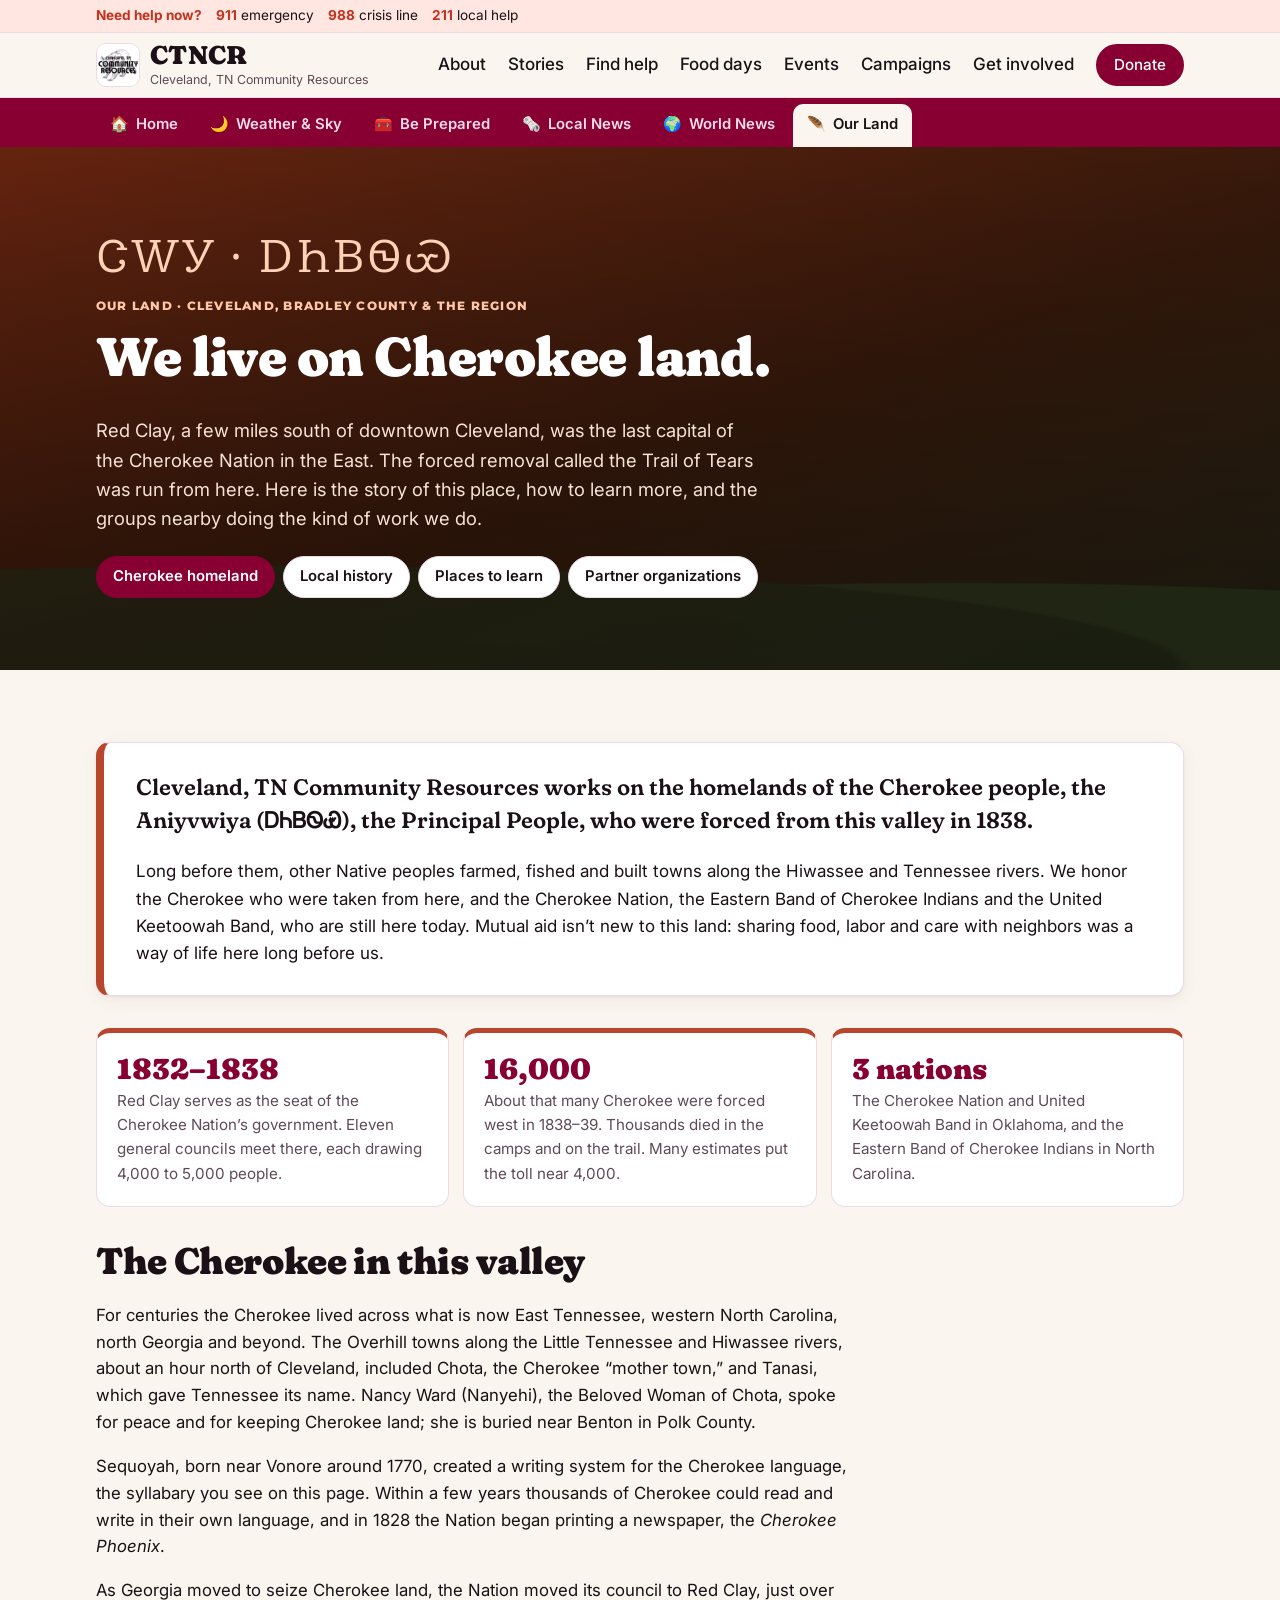
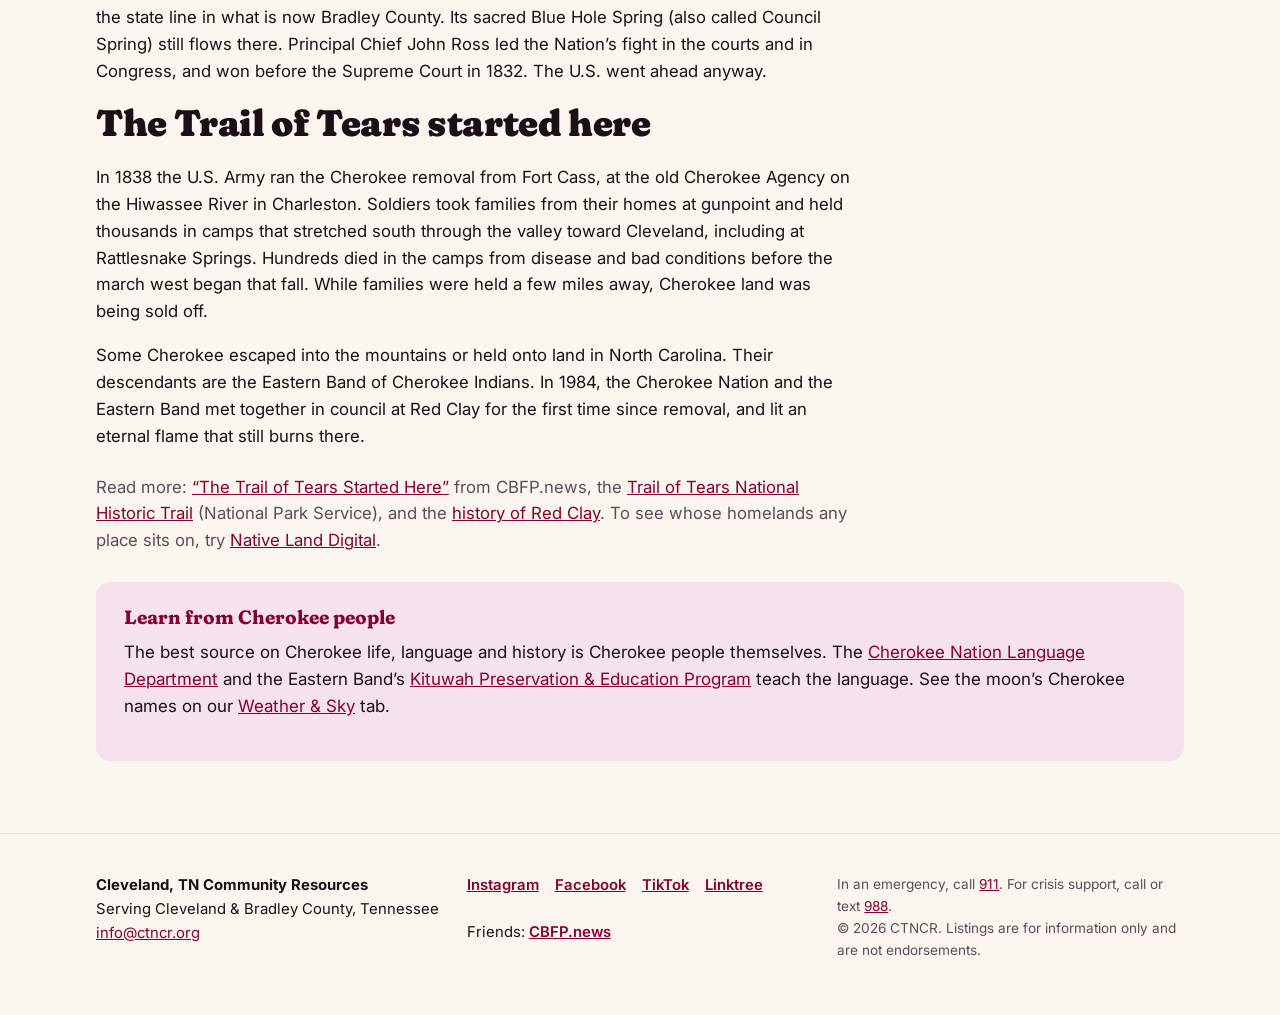
==== land.html @ 1a73d7f5 "Add Weather & Sky, Be Prepared, Local News, World News and Our Land tabs, plus On this date - Sectio" ====
<!doctype html>
<html lang="en">
<head>
  <meta charset="utf-8">
  <meta name="viewport" content="width=device-width, initial-scale=1">
  <meta name="theme-color" content="#870031">
  <title>Our Land · CTNCR</title>
  <meta name="description" content="The Cherokee homelands we live on, the history of Cleveland, Bradley County and the region, and partner organizations doing mutual aid and community work nearby.">
  <meta property="og:title" content="Our Land · Cleveland, TN Community Resources">
  <meta property="og:description" content="The Cherokee homelands we live on, the history of Cleveland, Bradley County and the region, and partner organizations doing mutual aid and community work nearby.">
  <meta property="og:image" content="assets/logo.png">
  <link rel="preconnect" href="https://fonts.googleapis.com">
  <link rel="preconnect" href="https://fonts.gstatic.com" crossorigin>
  <link href="https://fonts.googleapis.com/css2?family=Fraunces:opsz,wght,SOFT@9..144,600..900,100&family=Inter:wght@400;500;600&family=Montserrat:wght@800&family=Noto+Sans+Cherokee:wght@400;600&display=swap" rel="stylesheet">
  <link rel="stylesheet" href="styles.css">
  <link rel="stylesheet" href="pages.css">
  <link rel="icon" type="image/png" href="assets/favicon.png">
</head>
<body class="page-land">
  <a class="skip-link" href="#main">Skip to content</a>

  <div class="crisis-bar" role="region" aria-label="Emergency help">
    <div class="wrap">
      <strong>Need help now?</strong>
      <a href="tel:911"><b>911</b> emergency</a>
      <a href="tel:988"><b>988</b> crisis line</a>
      <a href="tel:211"><b>211</b> local help</a>
    </div>
  </div>

  <header class="site-header">
    <div class="wrap header-inner">
      <a class="brand" href="index.html" aria-label="CTNCR home">
        <img class="brand-mark" src="assets/logo-240.png" alt="" width="44" height="44">
        <span><span class="brand-short">CTNCR</span><span class="brand-long">Cleveland, TN Community Resources</span></span>
      </a>
      <button class="nav-toggle" aria-expanded="false" aria-controls="site-nav">Menu</button>
      <nav id="site-nav" class="site-nav" aria-label="Main">
        <a href="index.html#about">About</a>
        <a href="index.html#stories">Stories</a>
        <a href="index.html#resources">Find help</a>
        <a href="index.html#food-calendar">Food days</a>
        <a href="index.html#events">Events</a>
        <a href="index.html#campaigns">Campaigns</a>
        <a href="index.html#get-involved">Get involved</a>
        <a class="btn btn-small" href="index.html#donate">Donate</a>
      </nav>
    </div>
  </header>
  <nav class="tabbar" aria-label="Sections">
    <div class="wrap tabbar-inner">
      <a href="index.html"><span class="tab-icon" aria-hidden="true">🏠</span>Home</a>
      <a href="sky.html"><span class="tab-icon" aria-hidden="true">🌙</span>Weather &amp; Sky <span class="tab-wx" id="tab-wx" hidden></span></a>
      <a href="prepare.html"><span class="tab-icon" aria-hidden="true">🧰</span>Be Prepared</a>
      <a href="local-news.html"><span class="tab-icon" aria-hidden="true">🗞️</span>Local News</a>
      <a href="world-news.html"><span class="tab-icon" aria-hidden="true">🌍</span>World News</a>
      <a href="land.html"><span class="tab-icon" aria-hidden="true">🪶</span>Our Land</a>
    </div>
  </nav>

  <main id="main">
    <section class="land-hero">
      <div class="wrap">
        <p class="land-syl" lang="chr" aria-hidden="true">ᏣᎳᎩ · ᎠᏂᏴᏫᏯ</p>
        <p class="eyebrow">Our land · Cleveland, Bradley County &amp; the region</p>
        <h1>We live on Cherokee land.</h1>
        <p class="lede">Red Clay, a few miles south of downtown Cleveland, was the last capital of the Cherokee Nation in the East. The forced removal called the Trail of Tears was run from here. Here is the story of this place, how to learn more, and the groups nearby doing the kind of work we do.</p>
        <div class="subtabs" role="tablist" aria-label="Our land">
          <button type="button" role="tab" id="tab-cherokee" aria-controls="cherokee" aria-selected="true">Cherokee homeland</button>
          <button type="button" role="tab" id="tab-history" aria-controls="history" aria-selected="false">Local history</button>
          <button type="button" role="tab" id="tab-places" aria-controls="places" aria-selected="false">Places to learn</button>
          <button type="button" role="tab" id="tab-partners" aria-controls="partners" aria-selected="false">Partner organizations</button>
        </div>
      </div>
    </section>

    <section class="section land-panel" id="cherokee" role="tabpanel" aria-labelledby="tab-cherokee">
      <div class="wrap">
        <div class="ack">
          <p>Cleveland, TN Community Resources works on the homelands of the Cherokee people, the Aniyvwiya (ᎠᏂᏴᏫᏯ), the Principal People, who were forced from this valley in 1838.</p>
          <p>Long before them, other Native peoples farmed, fished and built towns along the Hiwassee and Tennessee rivers. We honor the Cherokee who were taken from here, and the Cherokee Nation, the Eastern Band of Cherokee Indians and the United Keetoowah Band, who are still here today. Mutual aid isn’t new to this land: sharing food, labor and care with neighbors was a way of life here long before us.</p>
        </div>

        <div class="fact-grid">
          <div class="fact"><span class="big">1832–1838</span><p>Red Clay serves as the seat of the Cherokee Nation’s government. Eleven general councils meet there, each drawing 4,000 to 5,000 people.</p></div>
          <div class="fact"><span class="big">16,000</span><p>About that many Cherokee were forced west in 1838–39. Thousands died in the camps and on the trail. Many estimates put the toll near 4,000.</p></div>
          <div class="fact"><span class="big">3 nations</span><p>The Cherokee Nation and United Keetoowah Band in Oklahoma, and the Eastern Band of Cherokee Indians in North Carolina.</p></div>
        </div>

        <div class="prose">
          <h2>The Cherokee in this valley</h2>
          <p>For centuries the Cherokee lived across what is now East Tennessee, western North Carolina, north Georgia and beyond. The Overhill towns along the Little Tennessee and Hiwassee rivers, about an hour north of Cleveland, included Chota, the Cherokee “mother town,” and Tanasi, which gave Tennessee its name. Nancy Ward (Nanyehi), the Beloved Woman of Chota, spoke for peace and for keeping Cherokee land; she is buried near Benton in Polk County.</p>
          <p>Sequoyah, born near Vonore around 1770, created a writing system for the Cherokee language, the syllabary you see on this page. Within a few years thousands of Cherokee could read and write in their own language, and in 1828 the Nation began printing a newspaper, the <cite>Cherokee Phoenix</cite>.</p>
          <p>As Georgia moved to seize Cherokee land, the Nation moved its council to Red Clay, just over the state line in what is now Bradley County. Its sacred Blue Hole Spring (also called Council Spring) still flows there. Principal Chief John Ross led the Nation’s fight in the courts and in Congress, and won before the Supreme Court in 1832. The U.S. went ahead anyway.</p>
          <h2>The Trail of Tears started here</h2>
          <p>In 1838 the U.S. Army ran the Cherokee removal from Fort Cass, at the old Cherokee Agency on the Hiwassee River in Charleston. Soldiers took families from their homes at gunpoint and held thousands in camps that stretched south through the valley toward Cleveland, including at Rattlesnake Springs. Hundreds died in the camps from disease and bad conditions before the march west began that fall. While families were held a few miles away, Cherokee land was being sold off.</p>
          <p>Some Cherokee escaped into the mountains or held onto land in North Carolina. Their descendants are the Eastern Band of Cherokee Indians. In 1984, the Cherokee Nation and the Eastern Band met together in council at Red Clay for the first time since removal, and lit an eternal flame that still burns there.</p>
          <p class="fine-print">Read more: <a href="https://cbfp.news/news/we-live-on-the-trail-of-tears/?utm_source=ctncr.org&amp;utm_medium=referral&amp;utm_campaign=our-land">“The Trail of Tears Started Here”</a> from CBFP.news, the <a href="https://www.nps.gov/trte/index.htm">Trail of Tears National Historic Trail</a> (National Park Service), and the <a href="https://en.wikipedia.org/wiki/Red_Clay_State_Historic_Park">history of Red Clay</a>. To see whose homelands any place sits on, try <a href="https://native-land.ca/">Native Land Digital</a>.</p>
        </div>

        <div class="neighbor-note">
          <h3>Learn from Cherokee people</h3>
          <p>The best source on Cherokee life, language and history is Cherokee people themselves. The <a href="https://language.cherokee.org/">Cherokee Nation Language Department</a> and the Eastern Band’s <a href="https://ebcikpep.com/">Kituwah Preservation &amp; Education Program</a> teach the language. See the moon’s Cherokee names on our <a href="sky.html#moon">Weather &amp; Sky</a> tab.</p>
        </div>
      </div>
    </section>

    <section class="section land-panel" id="history" role="tabpanel" aria-labelledby="tab-history" hidden>
      <div class="wrap">
        <div class="section-head">
          <h2>History of Cleveland, Bradley County &amp; the region</h2>
          <p>From mound-building towns to the Trail of Tears to today. Dates are from the sources linked at the bottom.</p>
        </div>
        <ol class="timeline">
          <li><span class="tl-year">1000s–1500s</span><div><h3>Mississippian towns</h3><p>People of the Mississippian culture farm corn and build towns with earthen platform mounds along the Tennessee and Hiwassee rivers, such as at Hiwassee Island near the mouth of the Hiwassee.</p></div></li>
          <li><span class="tl-year">1540</span><div><h3>The Spanish arrive</h3><p>Hernando de Soto’s army marches through the region, taking captives and food. The diseases Europeans bring kill huge numbers of Native people in the years after.</p></div></li>
          <li><span class="tl-year">1700s</span><div><h3>The Overhill Cherokee</h3><p>Cherokee towns along the Little Tennessee and Hiwassee rivers, with Chota as a capital, trade and fight with the British and French. Yuchi, Shawnee and Muscogee (Creek) people also live in or travel through the region.</p></div></li>
          <li><span class="tl-year">1776–1794</span><div><h3>The Chickamauga resistance</h3><p>Led by Dragging Canoe, Cherokee who refuse to give up more land move to towns near present-day Chattanooga and fight settler expansion for nearly 20 years.</p></div></li>
          <li><span class="tl-year">1819</span><div><h3>The Hiwassee becomes a border</h3><p>The Calhoun Treaty takes the land north of the Hiwassee River. The federal Cherokee Agency sits on the river at what is now Charleston. Land to the south, including today’s Cleveland, is still Cherokee.</p></div></li>
          <li><span class="tl-year">1821–1828</span><div><h3>A Cherokee renaissance</h3><p>Sequoyah’s syllabary spreads fast. The Nation adopts a written constitution in 1827 and starts the <cite>Cherokee Phoenix</cite> in 1828.</p></div></li>
          <li><span class="tl-year">1830</span><div><h3>The Indian Removal Act</h3><p>Congress passes President Jackson’s plan to force Native nations west of the Mississippi.</p></div></li>
          <li><span class="tl-year">1832</span><div><h3>Red Clay</h3><p>Barred from meeting in Georgia, the Cherokee move their council to Red Clay. The Supreme Court rules for the Cherokee in <cite>Worcester v. Georgia</cite>, but the ruling isn’t enforced.</p></div></li>
          <li><span class="tl-year">1835</span><div><h3>The Treaty of New Echota</h3><p>A small group with no authority to speak for the Nation signs away all Cherokee land in the East. More than 15,000 Cherokee sign a petition against it. The Senate ratifies it anyway.</p></div></li>
          <li><span class="tl-year">1836</span><div><h3>Bradley County is created</h3><p>Tennessee makes Bradley County out of the taken land, named for Col. Edward Bradley. Cleveland, named for Revolutionary War colonel Benjamin Cleveland, is laid out as the county seat.</p></div></li>
          <li><span class="tl-year">1838</span><div><h3>Removal</h3><p>Soldiers round up the Cherokee into stockades and camps, with Fort Cass in Charleston as headquarters and camps reaching toward Cleveland. In the fall, groups leave from the Rattlesnake Springs area on the long march to what is now Oklahoma.</p></div></li>
          <li><span class="tl-year">1850s–1860s</span><div><h3>The railroad and the Civil War</h3><p>Railroads meet in Cleveland and the town grows. During the Civil War, Bradley County, like much of East Tennessee, is bitterly divided between Union and Confederacy.</p></div></li>
          <li><span class="tl-year">Late 1800s–1900s</span><div><h3>Stoves, mills and churches</h3><p>Cleveland becomes a factory town known for its stove makers. The Church of God makes its headquarters here, and Lee University grows up around it.</p></div></li>
          <li><span class="tl-year">1933–1979</span><div><h3>The TVA era</h3><p>The Tennessee Valley Authority dams the region’s rivers for power and flood control. Its Tellico Dam, finished in 1979 over Cherokee objections, floods the sites of Chota and Tanasi.</p></div></li>
          <li><span class="tl-year">1984</span><div><h3>Together again at Red Clay</h3><p>The Cherokee Nation and the Eastern Band hold a joint council at Red Clay, their first since removal, and light the eternal flame.</p></div></li>
          <li><span class="tl-year">1996</span><div><h3>The Olympics on the Ocoee</h3><p>The Ocoee River in neighboring Polk County hosts the Olympic whitewater events.</p></div></li>
          <li><span class="tl-year">Today</span><div><h3>Still Cherokee land</h3><p>Red Clay hosts Cherokee Days of Recognition and other gatherings, and Cherokee people return to the places their families were taken from. Bradley County is home to more than 100,000 people.</p></div></li>
        </ol>
        <p class="fine-print">Sources: <a href="https://en.wikipedia.org/wiki/Bradley_County,_Tennessee">Bradley County</a>, <a href="https://en.wikipedia.org/wiki/Cleveland,_Tennessee">Cleveland, Tennessee</a>, <a href="https://en.wikipedia.org/wiki/Red_Clay_State_Historic_Park">Red Clay State Historic Park</a>, <a href="https://en.wikipedia.org/wiki/Rattlesnake_Springs">Rattlesnake Springs</a>, <a href="https://en.wikipedia.org/wiki/Fort_Cass">Fort Cass</a> and the <a href="https://tennesseeencyclopedia.net/entries/bradley-county/">Tennessee Encyclopedia</a>. The <a href="https://clevelandlibrary.org/">Cleveland Bradley County Public Library</a> keeps a local history collection. See also today’s entry in <a href="index.html#on-this-date">On this date</a>, and <a href="https://cbfp.news/history/?utm_source=ctncr.org&amp;utm_medium=referral&amp;utm_campaign=our-land">local history at CBFP.news</a>.</p>
      </div>
    </section>

    <section class="section land-panel" id="places" role="tabpanel" aria-labelledby="tab-places" hidden>
      <div class="wrap">
        <div class="section-head">
          <h2>Places to visit and learn</h2>
          <p>Within a short drive of Cleveland. Hours change by season, so call before you go.</p>
        </div>
        <div class="place-grid">
          <article class="place">
            <span class="place-where">Southern Bradley County · 15 min</span>
            <h3>Red Clay State Historic Park</h3>
            <p>The Cherokee Nation’s council grounds from 1832 to 1838, with the Blue Hole Spring, the eternal flame, a council house and farmstead, and a museum. Hosts Cherokee Days of Recognition.</p>
            <p class="contact">1140 Red Clay Park Rd SW, Cleveland, TN 37311<br><a href="tel:4234780339">(423) 478-0339</a> · <a href="https://tnstateparks.com/parks/red-clay">tnstateparks.com</a></p>
          </article>
          <article class="place">
            <span class="place-where">Charleston · 20 min</span>
            <h3>Hiwassee River Heritage Center</h3>
            <p>On the site of the Cherokee Agency and Fort Cass, the headquarters of the removal. A welcome center and a gateway to the Trail of Tears sites nearby.</p>
            <p class="contact">8746 Hiwassee St, Charleston, TN 37310<br><a href="https://www.nps.gov/places/hiwassee-river-heritage-center.htm">About the center (NPS)</a></p>
          </article>
          <article class="place">
            <span class="place-where">Charleston area</span>
            <h3>Rattlesnake Springs</h3>
            <p>Where thousands of Cherokee were held in camps in 1838 and where many detachments set out on the Trail of Tears. On the National Register of Historic Places.</p>
            <p class="contact"><a href="https://en.wikipedia.org/wiki/Rattlesnake_Springs">History of the site</a></p>
          </article>
          <article class="place">
            <span class="place-where">Vonore · 1 hr</span>
            <h3>Sequoyah Birthplace Museum</h3>
            <p>Owned and run by the Eastern Band of Cherokee Indians, telling the story of Sequoyah and the syllabary, near the old Overhill towns.</p>
            <p class="contact">576 Hwy 360, Vonore, TN 37885<br><a href="tel:4238846246">(423) 884-6246</a> · <a href="https://sequoyahmuseum.org/">sequoyahmuseum.org</a></p>
          </article>
          <article class="place">
            <span class="place-where">Calhoun, GA · 50 min</span>
            <h3>New Echota State Historic Site</h3>
            <p>The Cherokee Nation’s capital before Red Clay, where the Cherokee Phoenix was printed and the 1835 treaty was signed.</p>
            <p class="contact"><a href="https://gastateparks.org/NewEchota">gastateparks.org</a></p>
          </article>
          <article class="place">
            <span class="place-where">Cherokee, NC · 2.5 hrs</span>
            <h3>Museum of the Cherokee People</h3>
            <p>On the Qualla Boundary, home of the Eastern Band. Thousands of years of Cherokee history, told by the Cherokee.</p>
            <p class="contact">589 Tsali Blvd, Cherokee, NC 28719<br><a href="tel:8284973481">(828) 497-3481</a> · <a href="https://motcp.org/">motcp.org</a></p>
          </article>
        </div>
      </div>
    </section>

    <section class="section land-panel" id="partners" role="tabpanel" aria-labelledby="tab-partners" hidden>
      <div class="wrap">
        <div class="section-head">
          <h2>Partner organizations</h2>
          <p>Groups across the region doing mutual aid and community care like we do, plus Native nations and organizations. Compiled from online directories and each group’s own pages in November 2026. Many small groups work mostly through Instagram or Linktree, so that’s how to reach them.</p>
        </div>
        <div class="subtabs partner-filter" id="org-filter" role="group" aria-label="Show">
          <button type="button" aria-pressed="true" data-kind="">All</button>
          <button type="button" aria-pressed="false" data-kind="mutual">Mutual aid</button>
          <button type="button" aria-pressed="false" data-kind="food">Food</button>
          <button type="button" aria-pressed="false" data-kind="indigenous">Indigenous</button>
          <button type="button" aria-pressed="false" data-kind="directory">Directories</button>
        </div>
        <div class="org-grid" id="org-grid"></div>

        <div class="neighbor-note">
          <h3>Know a group we should list?</h3>
          <p>Or run one and want to work together? <a href="mailto:info@ctncr.org?subject=Partner%20organization">Email us</a>. Contact details change, so please let us know if something here is out of date.</p>
        </div>
      </div>
    </section>
  </main>

  <footer class="site-footer">
    <div class="wrap footer-inner">
      <p><strong>Cleveland, TN Community Resources</strong><br>Serving Cleveland &amp; Bradley County, Tennessee<br><a href="mailto:info@ctncr.org">info@ctncr.org</a></p>
      <p class="social-links">
        <a href="https://instagram.com/clevelandtncommunityresources">Instagram</a>
        <a href="https://www.facebook.com/share/1BhQLh7dQu/?mibextid=wwXIfr">Facebook</a>
        <a href="https://tiktok.com/@ctncr1">TikTok</a>
        <a href="https://linktr.ee/clevelandresources">Linktree</a>
        <span>Friends: <a href="https://cbfp.news/?utm_source=ctncr.org&amp;utm_medium=referral&amp;utm_campaign=footer">CBFP.news</a></span>
      </p>
      <p class="fine-print">In an emergency, call <a href="tel:911">911</a>. For crisis support, call or text <a href="tel:988">988</a>.<br>&copy; <span id="year"></span> CTNCR. Listings are for information only and are not endorsements.</p>
    </div>
  </footer>

  <script src="common.js"></script>
  <script src="land.js"></script>
</body>
</html>
---- styles.css ----
:root {
  /* CTNCR brand: lilac #CE8CBF, coral #FD513E, wine #870031, white, black */
  --lilac: #ce8cbf;
  --coral: #fd513e;
  --wine: #870031;
  --bg: #faf6ef;
  --bg-alt: #f7eaf3;
  --surface: #ffffff;
  --text: #1a1016;
  --muted: #5f4b58;
  --border: #ecdae5;
  --brand: #870031;
  --brand-ink: #ffffff;
  --brand-soft: #f6e1ef;
  --accent: #fd513e;
  --warm: #c4321f; /* coral, deepened so small text stays readable */
  --warm-soft: #ffe6e1;
  --meal: #8a4b00;
  --meal-soft: #fdf0d8;
  --pantry: #1f6a4a;
  --pantry-soft: #dff2e8;
  --mobile: #2d4f9e;
  --mobile-soft: #e3eafb;
  --shadow: 0 1px 2px rgba(80, 20, 50, 0.06), 0 4px 16px rgba(80, 20, 50, 0.07);
  --radius: 14px;
  --font-body: "Inter", system-ui, -apple-system, "Segoe UI", sans-serif;
  --font-display: "Fraunces", Georgia, serif;
  --font-label: "Montserrat", var(--font-body);
}

@media (prefers-color-scheme: dark) {
  :root {
    --bg: #170c12;
    --bg-alt: #201019;
    --surface: #2a1720;
    --text: #f8eef3;
    --muted: #cbb5c2;
    --border: #45283a;
    --brand: #eba8da;
    --brand-ink: #2a0716;
    --brand-soft: #3b1a2f;
    --warm: #ff8a78;
    --warm-soft: #3d1a14;
    --meal: #f6c779;
    --meal-soft: #3a2a12;
    --pantry: #8fdcb5;
    --pantry-soft: #163327;
    --mobile: #a9c1ff;
    --mobile-soft: #1b2747;
    --shadow: 0 1px 2px rgba(0, 0, 0, 0.3), 0 4px 16px rgba(0, 0, 0, 0.25);
  }
}

*, *::before, *::after { box-sizing: border-box; }

html { scroll-behavior: smooth; scroll-padding-top: 80px; }

body {
  margin: 0;
  background: var(--bg);
  color: var(--text);
  font-family: var(--font-body);
  font-size: 17px;
  line-height: 1.6;
}

h1, h2, h3 { font-family: var(--font-display); font-variation-settings: "SOFT" 100; line-height: 1.2; margin: 0 0 0.5em; }
h1, h2 { font-weight: 900; letter-spacing: -0.01em; }
h1 { font-size: clamp(2.2rem, 5vw, 3.4rem); letter-spacing: -0.01em; }
h2 { font-size: clamp(1.7rem, 3.5vw, 2.3rem); }
h3 { font-size: 1.2rem; }
p { margin: 0 0 1em; }
a { color: var(--brand); }

.wrap { max-width: 1120px; margin: 0 auto; padding: 0 16px; }

.visually-hidden {
  position: absolute; width: 1px; height: 1px; overflow: hidden;
  clip: rect(0 0 0 0); white-space: nowrap;
}

.skip-link {
  position: absolute; left: -999px; top: 8px; z-index: 100;
  background: var(--surface); padding: 8px 12px; border-radius: 8px;
}
.skip-link:focus { left: 8px; }

:focus-visible { outline: 3px solid var(--accent); outline-offset: 2px; }

/* Crisis bar */
.crisis-bar { background: var(--warm-soft); color: var(--text); font-size: 0.85rem; border-bottom: 1px solid var(--border); }
.crisis-bar .wrap { display: flex; flex-wrap: wrap; align-items: center; gap: 4px 14px; padding-top: 5px; padding-bottom: 5px; }
.crisis-bar strong { color: var(--warm); }
.crisis-bar a { color: var(--text); text-decoration: none; white-space: nowrap; }
.crisis-bar a:hover { text-decoration: underline; }
.crisis-bar b { color: var(--warm); font-weight: 700; }

/* Header */
.site-header {
  position: sticky; top: 0; z-index: 50;
  background: color-mix(in srgb, var(--bg) 92%, transparent);
  backdrop-filter: blur(8px);
  border-bottom: 1px solid var(--border);
}
.header-inner { display: flex; align-items: center; justify-content: space-between; gap: 16px; min-height: 64px; }
.brand { display: flex; align-items: center; gap: 10px; text-decoration: none; color: var(--text); }
.brand-mark { width: 44px; height: 44px; flex: none; border-radius: 10px; background: #fff; border: 1px solid var(--border); }
.brand > span { display: flex; flex-direction: column; justify-content: space-between; height: 44px; }
.brand-short { display: block; font-family: var(--font-display); font-variation-settings: "SOFT" 100; font-weight: 900; color: var(--text); font-size: 1.6rem; line-height: 0.95; letter-spacing: 0.01em; }
.brand-long { display: block; font-size: 0.78rem; line-height: 1.1; color: var(--muted); }

.site-nav { display: flex; align-items: center; gap: 22px; }
.site-nav a { text-decoration: none; color: var(--text); font-weight: 500; }
.site-nav a:hover { color: var(--brand); }
.nav-toggle { display: none; }

/* Buttons */
.btn {
  display: inline-block; padding: 12px 22px; border-radius: 999px;
  background: var(--brand); color: var(--brand-ink) !important;
  font-weight: 600; text-decoration: none; border: 2px solid var(--brand);
  transition: transform 0.15s ease, filter 0.15s ease;
}
.btn:hover { transform: translateY(-1px); filter: brightness(1.08); }
.btn-small { padding: 7px 16px; font-size: 0.95rem; }
.btn-ghost { background: transparent; color: var(--brand) !important; }
.btn-light { background: #fff; border-color: #fff; color: var(--wine) !important; }

/* Hero */
.hero {
  padding: 56px 0 56px;
  background:
    radial-gradient(ellipse at 85% 10%, var(--warm-soft), transparent 55%),
    radial-gradient(ellipse at 0% 100%, color-mix(in srgb, var(--lilac) 35%, transparent), transparent 55%);
}
.hero-inner { display: grid; grid-template-columns: 1fr 1fr; gap: 48px; align-items: center; }
.eyebrow { font-family: var(--font-label); text-transform: uppercase; letter-spacing: 0.1em; font-size: 0.78rem; font-weight: 800; color: var(--warm); margin-bottom: 0.6em; }
/* Keep the headline on one line by sizing it to its column. */
.hero-inner > div:has(.hero-title) { container-type: inline-size; }
.hero-title { white-space: nowrap; font-size: min(3.4rem, 7.4cqi); }
.lede { font-size: 1.15rem; color: var(--muted); max-width: 36em; }
.hero-actions { display: flex; flex-wrap: wrap; gap: 12px; margin-top: 24px; }

.quick-links { list-style: none; margin: 40px 0 0; padding: 0; display: grid; grid-template-columns: repeat(6, 1fr); gap: 12px; }
.quick-links a {
  display: flex; flex-direction: column; gap: 6px; padding: 18px;
  background: var(--surface); border: 1px solid var(--border); border-radius: var(--radius);
  box-shadow: var(--shadow); text-decoration: none; color: var(--text); font-weight: 600;
  transition: border-color 0.15s ease, transform 0.15s ease;
}
.quick-links a:hover { border-color: var(--brand); transform: translateY(-2px); }
.quick-links li { display: flex; }
.quick-links a { flex: 1; }
.quick-links span { font-size: 1.6rem; }

/* Sections */
.section { padding: 72px 0; }
.section-alt { background: var(--bg-alt); }
.section-head { max-width: 640px; margin-bottom: 28px; }
.section-head p { color: var(--muted); }

/* Who we are */
.who-intro { display: grid; grid-template-columns: 1fr 1.6fr; gap: 16px 48px; align-items: start; margin-bottom: 36px; }
.who-intro h2 { font-size: clamp(2rem, 4.5vw, 3rem); color: var(--wine); }
.who-text p { color: var(--muted); }
.who-text p:first-child { font-size: 1.12rem; color: var(--text); }
.who-subhead, .approach h3 { font-family: var(--font-label); font-weight: 800; font-size: 0.85rem; text-transform: uppercase; letter-spacing: 0.1em; color: var(--warm); margin-bottom: 14px; }
.program-grid { display: grid; grid-template-columns: repeat(4, 1fr); gap: 16px; }
.program { padding: 22px; background: var(--surface); border: 1px solid var(--border); border-top: 5px solid var(--lilac); border-radius: var(--radius); box-shadow: var(--shadow); }
.program:nth-child(2) { border-top-color: var(--coral); }
.program:nth-child(3) { border-top-color: var(--wine); }
.program:nth-child(4) { border-top-color: var(--text); }
.program-icon { font-size: 1.7rem; }
.program h4 { font-family: var(--font-display); font-variation-settings: "SOFT" 100; font-weight: 800; font-size: 1.15rem; line-height: 1.25; margin: 8px 0 8px; }
.program p { font-size: 0.95rem; color: var(--muted); margin: 0; }
.approach { display: grid; grid-template-columns: 1fr; gap: 24px 48px; margin-top: 40px; padding: 28px; background: var(--bg-alt); border-radius: var(--radius); }
.approach p { color: var(--muted); }
.approach p:last-child { margin-bottom: 0; }
.who-contact { color: var(--text) !important; }
.further-reading { margin-top: 20px; }
.further-reading summary { cursor: pointer; font-weight: 600; color: var(--brand); }
.further-reading ul { margin: 10px 0 0; padding-left: 1.2em; }
.further-reading li { margin-bottom: 6px; }

/* Neighbors' stories */
.stories { background: var(--wine); color: #fff; }
.stories .eyebrow { color: #ffb3a8; }
.stories h2 { color: #fff; }
.story-slides { display: grid; grid-template-columns: minmax(0, 1fr); }
.story {
  grid-area: 1 / 1; margin: 0; display: grid; grid-template-columns: 5fr 7fr; gap: 0;
  background: #fff; color: #1a1016; border-radius: 24px; overflow: hidden;
  opacity: 0; visibility: hidden; transition: opacity 0.7s ease, visibility 0.7s;
  box-shadow: 0 18px 40px rgba(0, 0, 0, 0.25);
}
.story.is-active { opacity: 1; visibility: visible; }
.story-photo { position: relative; min-height: 340px; background: var(--lilac); }
.story-photo img { position: absolute; inset: 0; width: 100%; height: 100%; object-fit: cover; }
.story-text { min-width: 0; display: flex; flex-direction: column; justify-content: center; padding: 40px 44px; background: linear-gradient(150deg, #fff, #fbeef6); }
.story-text blockquote { margin: 0; }
.story-text blockquote::before { content: "“"; display: block; font-family: var(--font-display); font-size: 5rem; line-height: 0.6; color: var(--coral); margin-bottom: 6px; }
.story-text blockquote p { margin: 0; font-family: var(--font-display); font-variation-settings: "SOFT" 100; font-weight: 600; font-size: clamp(1.15rem, 2vw, 1.5rem); line-height: 1.4; }
.story-text figcaption { margin-top: 18px; font-family: var(--font-label); font-weight: 800; text-transform: uppercase; letter-spacing: 0.1em; font-size: 0.85rem; color: var(--wine); }
.story-text figcaption::before { content: "— "; }
.story-controls { display: flex; align-items: center; justify-content: center; gap: 10px; margin-top: 18px; }
.story-count { min-width: 80px; text-align: center; font-weight: 600; color: #f6dbe9; }
.stories .slideshow-btn { background: rgba(255, 255, 255, 0.12); border-color: rgba(255, 255, 255, 0.35); color: #fff; box-shadow: none; }
.stories .slideshow-btn:hover { background: #fff; color: var(--wine); }

/* Directory */
.filters { display: flex; flex-direction: column; gap: 14px; margin-bottom: 12px; }
.search input {
  width: 100%; padding: 14px 18px; font: inherit; color: var(--text);
  background: var(--surface); border: 1px solid var(--border); border-radius: 999px;
}
.search input:focus { border-color: var(--brand); outline: none; box-shadow: 0 0 0 3px var(--brand-soft); }
.chips { display: flex; flex-wrap: wrap; gap: 8px; }
.chip {
  font: inherit; font-size: 0.92rem; padding: 6px 14px; border-radius: 999px; cursor: pointer;
  background: var(--surface); color: var(--text); border: 1px solid var(--border);
}
.chip[aria-pressed="true"] { background: var(--brand); color: var(--brand-ink); border-color: var(--brand); }
.result-count { font-size: 0.9rem; color: var(--muted); }
.load-more-wrap { display: flex; justify-content: center; margin-top: 20px; }
.load-more-wrap .btn { cursor: pointer; font: inherit; font-weight: 600; }
.load-more-wrap .btn[hidden] { display: none; }

.cards { display: grid; grid-template-columns: repeat(auto-fill, minmax(300px, 1fr)); gap: 16px; }
.card {
  display: flex; flex-direction: column; padding: 20px;
  background: var(--surface); border: 1px solid var(--border); border-radius: var(--radius); box-shadow: var(--shadow);
}
.card h3 { font-family: var(--font-body); font-size: 1.08rem; font-weight: 600; margin: 10px 0 6px; }
.card p { font-size: 0.95rem; margin-bottom: 0.5em; }
.card .address, .card .hours { color: var(--muted); }
.card-links { display: flex; flex-wrap: wrap; gap: 6px 16px; margin-top: auto; padding-top: 10px; font-weight: 600; font-size: 0.93rem; }
.tag { align-self: flex-start; font-size: 0.75rem; font-weight: 600; padding: 3px 10px; border-radius: 999px; background: var(--brand-soft); color: var(--brand); }
.empty { grid-column: 1 / -1; padding: 32px; text-align: center; background: var(--surface); border: 1px dashed var(--border); border-radius: var(--radius); }
.empty p:last-child { margin-bottom: 0; }
.empty.prompt { color: var(--muted); }
.empty.prompt strong { color: var(--text); }
.fine-print { font-size: 0.85rem; color: var(--muted); margin-top: 24px; }

/* Partner: Cleveland-Bradley Free Press */
.partner { margin-top: 40px; padding: 28px; background: var(--surface); border: 1px solid var(--border); border-radius: var(--radius); box-shadow: var(--shadow); }
.partner-head { max-width: 640px; margin-bottom: 20px; }
.partner-head h3 { font-size: 1.5rem; }
.partner-head p:last-child { color: var(--muted); margin: 0; }
.partner-grid { display: grid; grid-template-columns: 1.2fr 1fr 1fr; gap: 14px; }
.partner-card {
  display: flex; flex-direction: column; gap: 6px; padding: 20px;
  background: var(--bg); border: 1px solid var(--border); border-radius: 12px;
  color: var(--text); text-decoration: none; transition: border-color 0.15s ease, transform 0.15s ease;
}
.partner-card:hover { border-color: var(--brand); transform: translateY(-2px); }
.partner-card span { color: var(--muted); font-size: 0.95rem; }
.partner-card strong { font-size: 1.08rem; }
.partner-card .partner-icon { font-size: 1.6rem; }
.partner-card .partner-cta { margin-top: auto; padding-top: 6px; color: var(--brand); font-weight: 600; }
.partner-card-featured { background: var(--brand); border-color: var(--brand); }
.partner-card-featured strong, .partner-card-featured span, .partner-card-featured .partner-cta { color: var(--brand-ink); }

/* More directories */
.more-dirs { margin-top: 32px; padding: 24px; background: var(--brand-soft); border-radius: var(--radius); }
.more-dirs h3 { font-family: var(--font-body); font-weight: 600; font-size: 1.05rem; }
.more-dirs ul { margin: 0; padding-left: 1.2em; }
.more-dirs li { margin-bottom: 6px; }

/* Food calendar: one day at a time, picked from a dropdown */
.cal { background: var(--surface); border: 1px solid var(--border); border-radius: var(--radius); box-shadow: var(--shadow); padding: 22px; }
.cal-toolbar { display: flex; flex-wrap: wrap; align-items: center; justify-content: space-between; gap: 12px 20px; margin-bottom: 14px; }
.day-picker { display: flex; flex-wrap: wrap; align-items: center; gap: 8px 12px; }
.day-picker-label { font-family: var(--font-display); font-variation-settings: "SOFT" 100; font-weight: 800; font-size: 1.3rem; }
.day-picker select {
  font: inherit; font-weight: 600; color: var(--text); cursor: pointer;
  padding: 10px 44px 10px 16px; border-radius: 999px; border: 2px solid var(--warm);
  background: var(--warm-soft) url("data:image/svg+xml,%3Csvg xmlns='http://www.w3.org/2000/svg' width='12' height='8' viewBox='0 0 12 8'%3E%3Cpath d='M1 1l5 5 5-5' fill='none' stroke='%23c4321f' stroke-width='2'/%3E%3C/svg%3E") no-repeat right 16px center;
  appearance: none; -webkit-appearance: none; max-width: 100%;
}
.day-picker select:focus-visible { outline: 3px solid var(--accent); outline-offset: 2px; }
.cal-legend { display: flex; flex-wrap: wrap; gap: 8px; }
.cal-key { font-size: 0.8rem; font-weight: 600; padding: 2px 10px; border-radius: 999px; }
.kind-meal { --kind: var(--meal); --kind-soft: var(--meal-soft); }
.kind-pantry { --kind: var(--pantry); --kind-soft: var(--pantry-soft); }
.kind-mobile { --kind: var(--mobile); --kind-soft: var(--mobile-soft); }
.cal-hint { margin: 0 0 6px; font-size: 0.85rem; color: var(--muted); }
button.cal-key { font-family: inherit; min-height: 32px; padding: 4px 12px; cursor: pointer; border: 1px solid var(--kind); }
button.cal-key[aria-pressed="false"] { background: transparent; color: var(--muted); border-color: var(--border); text-decoration: line-through; }
.cal-key, .tag.cal-key { background: var(--kind-soft); color: var(--kind); }
.day-count { color: var(--muted); margin: 0 0 14px; }
.day-count:empty { display: none; }

.day-list { list-style: none; margin: 0; padding: 0; display: grid; grid-template-columns: repeat(auto-fill, minmax(280px, 1fr)); gap: 14px; }
.day-card { border-top: 4px solid var(--kind); box-shadow: none; background: var(--bg); }
.day-time { font-family: var(--font-display); font-weight: 700; font-size: 1.35rem; color: var(--kind); margin: 8px 0 0; line-height: 1.2; }
.day-card h3 { margin-top: 4px; }
.day-swipe-hint { display: none; }

/* Community bulletin board: a compact agenda, one week at a time */
.board-toolbar { margin-bottom: 12px; }
.board-cta { margin: 20px 0 0; }
#board { background: var(--surface); border: 1px solid var(--border); border-radius: var(--radius); box-shadow: var(--shadow); }
#board > .empty { border: 0; }
.agenda-day { border-top: 1px solid var(--border); }
.agenda-day:first-child { border-top: 0; }
.agenda-day-head { display: flex; align-items: center; gap: 14px; padding: 10px 16px; cursor: pointer; list-style: none; }
.agenda-day-head::-webkit-details-marker { display: none; }
.agenda-day-head:hover .agenda-day-name { color: var(--brand); }
.agenda-day[open] > .agenda-day-head { border-bottom: 1px solid var(--border); }
.agenda-date {
  flex: none; display: flex; flex-direction: column; align-items: center; justify-content: center;
  width: 54px; height: 58px; border-radius: 12px; line-height: 1.05; color: var(--muted); background: var(--bg-alt);
}
.agenda-dow { font-size: 0.68rem; font-weight: 700; text-transform: uppercase; letter-spacing: 0.06em; }
.agenda-num { font-family: var(--font-display); font-variation-settings: "SOFT" 100; font-size: 1.45rem; font-weight: 800; color: var(--text); }
.agenda-month { font-size: 0.68rem; }
.agenda-day.is-today .agenda-date { color: #fff; background: var(--wine); }
.agenda-day.is-today .agenda-num { color: #fff; }
.agenda-day-info { flex: 1; min-width: 0; }
.agenda-day-name { display: block; font-weight: 700; }
.agenda-preview { display: block; font-size: 0.88rem; color: var(--muted); white-space: nowrap; overflow: hidden; text-overflow: ellipsis; }
.agenda-day[open] .agenda-preview { display: none; }
.agenda-chevron { flex: none; width: 10px; height: 10px; margin-right: 4px; border-right: 2px solid var(--muted); border-bottom: 2px solid var(--muted); transform: rotate(45deg) translateY(-3px); transition: transform 0.2s ease; }
.agenda-day[open] .agenda-chevron { transform: rotate(-135deg) translate(-2px, -2px); }
.agenda-items { list-style: none; margin: 0; padding: 0; min-width: 0; }
.agenda-items > li + li { border-top: 1px dashed var(--border); }
.agenda-item summary {
  display: grid; grid-template-columns: 118px 1fr auto; gap: 4px 14px; align-items: baseline;
  padding: 10px 16px; cursor: pointer; list-style: none;
}
.agenda-item summary::-webkit-details-marker { display: none; }
.agenda-item summary:hover .agenda-title { color: var(--brand); text-decoration: underline; }
.agenda-item[open] summary { background: var(--bg); }
.agenda-time { font-size: 0.88rem; font-weight: 600; color: var(--warm); white-space: nowrap; }
.agenda-main { min-width: 0; }
.agenda-title { font-weight: 600; }
.agenda-title::after { content: " ›"; color: var(--muted); }
.agenda-item[open] .agenda-title::after { content: " ⌄"; }
.agenda-where { display: block; font-size: 0.88rem; color: var(--muted); }
.agenda-tag { white-space: nowrap; }
.agenda-more { padding: 0 16px 14px calc(118px + 30px); font-size: 0.95rem; background: var(--bg); }
.agenda-more p { margin-bottom: 0.5em; }

/* Photo slideshow */
.slideshow { position: relative; }
.slideshow[hidden] { display: none; }
.slides {
  position: relative; aspect-ratio: 4 / 5; max-height: 600px; width: 100%;
  border-radius: 28px; overflow: hidden; background: var(--warm-soft);
  box-shadow: 0 2px 4px rgba(80, 50, 30, 0.08), 0 18px 40px rgba(80, 50, 30, 0.16);
}
.slide { position: absolute; inset: 0; margin: 0; opacity: 0; transition: opacity 0.9s ease; }
.slide.is-active { opacity: 1; }
.slide-open { display: block; width: 100%; height: 100%; padding: 0; border: 0; background: none; cursor: zoom-in; font: inherit; color: inherit; }
.slide img { display: block; width: 100%; height: 100%; object-fit: cover; transform: scale(1.04); transition: transform 7s ease-out; }
.slide.is-active img { transform: scale(1); }
.slide-whole img { object-fit: contain; padding: 24px; transform: none !important; }
.slide figcaption {
  position: absolute; left: 0; right: 0; bottom: 0; padding: 48px 22px 18px;
  color: #fff; font-weight: 500; font-size: 1rem; line-height: 1.4; pointer-events: none;
  background: linear-gradient(to top, rgba(40, 20, 15, 0.78), rgba(40, 20, 15, 0));
}
.slide-quote { background: linear-gradient(150deg, #f6e1ef, #e7b5da 60%, #ce8cbf); }
.slide-quote .slide-open { display: flex; align-items: center; padding: 40px 34px 90px; text-align: left; }
.slide-quote blockquote { margin: 0; color: #3a0a20; }
.slide-quote blockquote::before {
  content: "“"; display: block; font-family: var(--font-display); font-size: 5rem; line-height: 0.6;
  color: var(--wine); opacity: 0.6; margin-bottom: 8px;
}
.slide-quote blockquote p { margin: 0; font-family: var(--font-display); font-size: clamp(1.25rem, 2.3vw, 1.65rem); line-height: 1.35; font-weight: 600; }
.slide-quote figcaption { background: none; color: #5a1838; }

.slideshow-controls { display: flex; align-items: center; justify-content: center; gap: 10px; margin-top: 14px; }
.slideshow-controls[hidden] { display: none; }
.slideshow-btn {
  flex: none; width: 40px; height: 40px; border-radius: 999px; cursor: pointer;
  font: inherit; font-size: 1.3rem; line-height: 1; color: var(--text);
  background: var(--surface); border: 1px solid var(--border); box-shadow: var(--shadow);
}
#slide-pause, #story-pause { font-size: 0.8rem; letter-spacing: -0.1em; }
.slideshow-btn:hover { border-color: var(--warm); color: var(--warm); }
.slide-dots { display: flex; flex-wrap: wrap; justify-content: center; gap: 2px; }
.slide-dot { width: 22px; height: 28px; padding: 0; border: 0; background: none; cursor: pointer; display: grid; place-items: center; }
.slide-dot::before { content: ""; width: 9px; height: 9px; border-radius: 999px; background: var(--border); transition: width 0.3s ease, background 0.3s ease; }
.slide-dot[aria-current="true"]::before { width: 20px; background: var(--warm); }

.lightbox { max-width: min(1100px, 94vw); max-height: 94vh; padding: 0; border: 0; border-radius: 12px; background: #000; color: #fff; overflow: visible; }
.lightbox::backdrop { background: rgba(10, 10, 20, 0.85); }
.lightbox figure { margin: 0; }
.lightbox img { display: block; max-width: 100%; max-height: 82vh; margin: 0 auto; border-radius: 12px 12px 0 0; }
.lightbox figcaption { padding: 10px 16px 14px; font-size: 0.95rem; }
.lightbox-btn {
  position: absolute; width: 44px; height: 44px; border-radius: 999px; border: 0; cursor: pointer;
  font-size: 1.5rem; line-height: 1; background: rgba(255, 255, 255, 0.92); color: #1c1b2e;
}
.lightbox-btn[hidden] { display: none; }
.lightbox-close { top: -14px; right: -14px; font-size: 1.1rem; }
.lightbox-prev, .lightbox-next { top: 50%; transform: translateY(-50%); }
.lightbox-prev { left: 10px; }
.lightbox-next { right: 10px; }

/* Campaigns */
.campaign-grid { display: grid; grid-template-columns: repeat(2, 1fr); gap: 16px; }
.campaign {
  position: relative; display: flex; flex-direction: column; padding: 26px; overflow: hidden;
  background: var(--surface); border: 1px solid var(--border); border-radius: var(--radius); box-shadow: var(--shadow);
}
.campaign p { color: var(--muted); }
.campaign .btn { margin-top: auto; align-self: flex-start; }
.campaign-icon { font-size: 2rem; margin-bottom: 8px; }
.campaign-pride::before {
  content: ""; position: absolute; inset: 0 0 auto; height: 6px;
  background: linear-gradient(90deg, #e40303, #ff8c00, #ffed00, #008026, #004dff, #750787);
}

/* About */
.two-col { display: grid; grid-template-columns: 1.2fr 1fr; gap: 48px; align-items: start; }

/* Get involved */
.involve-grid { display: grid; grid-template-columns: repeat(3, 1fr); gap: 16px; }
.involve-grid article { padding: 22px; background: var(--surface); border: 1px solid var(--border); border-radius: var(--radius); }
.involve-grid p { color: var(--muted); }
.involve-grid a { font-weight: 600; }
.social-links { display: flex; flex-wrap: wrap; gap: 8px 16px; }
.social-links a { font-weight: 600; }

/* Donate */
.donate { background: var(--wine); color: #fff; text-align: center; }
.donate-inner { max-width: 720px; }
.donate p { color: #f6dbe9; }
.donate .fine-print { color: #e6bcd3; }
.priorities { text-align: left; max-width: 560px; margin: 0 auto 24px; padding-left: 1.4em; color: #f6dbe9; }
.priorities li { margin-bottom: 6px; }
.priorities strong { color: #fff; }
.donate-actions { display: flex; flex-wrap: wrap; justify-content: center; gap: 12px; margin: 8px 0 4px; }
/* Latest from CBFP.news */
.news-grid { display: grid; grid-template-columns: 1fr 1fr; gap: 14px; }
.news-card {
  display: flex; flex-direction: column; gap: 8px; padding: 20px;
  background: var(--surface); border: 1px solid var(--border); border-radius: var(--radius); box-shadow: var(--shadow);
  color: var(--text); text-decoration: none; transition: border-color 0.15s ease, transform 0.15s ease;
}
.news-card:hover { border-color: var(--brand); transform: translateY(-2px); }
.news-featured { grid-column: 1 / -1; padding: 28px; border-top: 5px solid var(--coral); }
.news-featured .news-summary { max-width: 720px; }
.news-date { font-family: var(--font-label); font-weight: 800; font-size: 0.75rem; text-transform: uppercase; letter-spacing: 0.1em; color: var(--warm); }
.news-title { font-family: var(--font-display); font-size: 1.15rem; line-height: 1.25; }
.news-featured .news-title { font-size: 1.7rem; }
.news-summary { color: var(--muted); font-size: 0.95rem; }
.news-featured .news-summary { font-size: 1.05rem; }
.news-cta { margin-top: auto; padding-top: 6px; color: var(--brand); font-weight: 600; }

/* Footer */
.site-footer { padding: 40px 0; border-top: 1px solid var(--border); font-size: 0.93rem; }
.footer-inner { display: grid; grid-template-columns: repeat(3, 1fr); gap: 24px; }
.footer-inner .fine-print { margin-top: 0; }

/* Responsive */
@media (max-width: 860px) {
  .hero-inner, .two-col { grid-template-columns: 1fr; gap: 32px; }
  .hero { padding-top: 40px; }
  .who-intro, .approach { grid-template-columns: 1fr; }
  .program-grid { grid-template-columns: 1fr 1fr; }
  .story { grid-template-columns: minmax(0, 1fr); }
  .story-photo { min-height: 0; aspect-ratio: 16 / 10; }
  .story-text { padding: 26px 24px 28px; }
  .slides { aspect-ratio: 1; max-height: 70vh; }
  .quick-links { grid-template-columns: repeat(3, 1fr); }
  .involve-grid, .footer-inner, .campaign-grid, .partner-grid, .news-grid { grid-template-columns: 1fr; }
  .news-featured { padding: 22px; }
  .news-featured .news-title { font-size: 1.4rem; }
  .partner { padding: 20px; }
  .brand-long { display: none; }
  .brand > span { justify-content: center; }
  .brand-short { font-size: 2.7rem; line-height: 1; }
}

@media (max-width: 1060px) {
  .nav-toggle {
    display: block; font: inherit; font-weight: 600; padding: 8px 14px; cursor: pointer;
    background: var(--surface); color: var(--text); border: 1px solid var(--border); border-radius: 999px;
  }
  .site-nav {
    display: none; position: absolute; top: 100%; left: 0; right: 0;
    flex-direction: column; align-items: stretch; gap: 0; padding: 8px 16px 16px;
    background: var(--bg); border-bottom: 1px solid var(--border);
  }
  .site-nav.open { display: flex; }
  .site-nav a { padding: 12px 0; border-bottom: 1px solid var(--border); }
  .site-nav .btn { margin-top: 12px; text-align: center; border-bottom: none; }
}

/* On phones a day's places sit side by side and swipe like a slideshow. */
@media (max-width: 640px) {
  .cal { padding: 16px; }
  .day-picker-label { font-size: 1.1rem; }
  .day-picker, .day-picker select { width: 100%; }
  .day-list:not(.is-single) {
    grid-template-columns: none; grid-auto-flow: column; grid-auto-columns: 86%;
    overflow-x: auto; scroll-snap-type: x mandatory; overscroll-behavior-x: contain;
    margin: 0 -16px; padding: 0 16px 6px; scroll-padding: 0 16px;
  }
  .day-list:not(.is-single) > li { scroll-snap-align: start; }
  .day-list:not(.is-single) + .day-swipe-hint { display: block; margin-top: 8px; }
  .agenda-day-head { padding: 10px 12px; gap: 12px; }
  .agenda-item summary { grid-template-columns: 1fr; gap: 2px; padding: 10px 12px; }
  .agenda-tag { justify-self: start; margin-top: 4px; }
  .agenda-more { padding: 0 12px 12px; }
}

@media (max-width: 480px) {
  .crisis-bar { font-size: 0.78rem; }
  .crisis-bar .wrap { gap: 2px 12px; }
  .crisis-bar strong { position: absolute; width: 1px; height: 1px; overflow: hidden; clip: rect(0 0 0 0); white-space: nowrap; }
  .quick-links { grid-template-columns: 1fr 1fr; }
  .program-grid { grid-template-columns: 1fr; }
  .section { padding: 56px 0; }
}

@media (max-width: 360px) {
  .brand-short { font-size: 2.3rem; }
}

@media (prefers-reduced-motion: reduce) {
  html { scroll-behavior: auto; }
  * { transition: none !important; }
  .slide img { transform: none; }
}

/* Section tabs (on every page, under the header) */
.tabbar { background: var(--wine); color: #fff; }
.tabbar-inner { position: relative; display: flex; gap: 4px; overflow-x: auto; scrollbar-width: none; padding-top: 6px; padding-bottom: 0; }
.tabbar-inner::-webkit-scrollbar { display: none; }
.tabbar a {
  flex: none; display: inline-flex; align-items: center; gap: 7px; padding: 9px 14px 10px;
  color: #f6dbe9; text-decoration: none; font-weight: 600; font-size: 0.93rem; white-space: nowrap;
  border-radius: 10px 10px 0 0; transition: background 0.15s ease, color 0.15s ease;
}
.tabbar a:hover { background: rgba(255, 255, 255, 0.12); color: #fff; }
.tabbar a[aria-current="page"] { background: var(--bg); color: var(--text); }
.tabbar a[aria-current="page"] .tab-icon { filter: none; }
.tab-wx { font-size: 0.82rem; font-weight: 600; padding: 1px 8px; border-radius: 999px; background: rgba(255, 255, 255, 0.16); }
.tabbar a[aria-current="page"] .tab-wx { background: var(--brand-soft); color: var(--brand); }
.tab-wx[hidden] { display: none; }

/* Weather alert ribbon (shows on every page when the NWS has an alert out) */
.wx-ribbon { display: block; text-decoration: none; color: #1a1016; font-size: 0.92rem; }
.wx-ribbon .wrap { display: flex; flex-wrap: wrap; align-items: center; gap: 2px 10px; padding-top: 8px; padding-bottom: 8px; }
.wx-ribbon strong { font-weight: 700; }
.wx-ribbon-more { text-decoration: underline; }
.wx-warning { background: #ffd6d1; border-bottom: 2px solid #c4321f; }
.wx-watch { background: #ffe3c2; border-bottom: 2px solid #c46a00; }
.wx-advisory { background: #fff3bf; border-bottom: 2px solid #a88400; }
@media (prefers-color-scheme: dark) {
  .wx-warning { background: #4a1510; color: #ffd6d1; }
  .wx-watch { background: #45290c; color: #ffe3c2; }
  .wx-advisory { background: #3d340c; color: #fff3bf; }
}

/* On this date (home page) */
.board-cta { display: flex; flex-wrap: wrap; gap: 12px; }
.otd { background: linear-gradient(180deg, var(--bg), var(--bg-alt)); }
.otd-head { display: flex; align-items: center; gap: 24px; margin-bottom: 28px; }
.otd-head h2 { margin-bottom: 0.2em; }
.otd-head p:last-child { color: var(--muted); margin: 0; }
.otd-stamp {
  flex: none; width: 108px; height: 116px; border-radius: 16px; overflow: hidden; display: flex; flex-direction: column;
  background: var(--surface); box-shadow: var(--shadow); border: 1px solid var(--border); transform: rotate(-4deg);
}
.otd-stamp span { background: var(--coral); color: #fff; text-align: center; font-family: var(--font-label); font-weight: 800; text-transform: uppercase; letter-spacing: 0.12em; font-size: 0.85rem; padding: 6px 0; }
.otd-stamp strong { flex: 1; display: grid; place-items: center; font-family: var(--font-display); font-variation-settings: "SOFT" 100; font-weight: 900; font-size: 3.4rem; line-height: 1; color: var(--wine); }
.otd-grid { display: grid; grid-template-columns: 1fr 1.25fr; gap: 20px; align-items: start; }
.otd-grid h3 { font-family: var(--font-label); font-weight: 800; font-size: 0.85rem; text-transform: uppercase; letter-spacing: 0.1em; color: var(--warm); }
.otd-local, .otd-world { list-style: none; margin: 0; padding: 0; display: grid; gap: 12px; }
.otd-local a {
  display: grid; gap: 8px; padding: 22px 24px; border-radius: var(--radius); text-decoration: none; color: #fff;
  background: linear-gradient(135deg, #5a1024, var(--wine) 60%, #b8462f); box-shadow: var(--shadow); transition: transform 0.15s ease;
}
.otd-local a:hover { transform: translateY(-2px); }
.otd-when { font-family: var(--font-display); font-variation-settings: "SOFT" 100; font-weight: 900; font-size: 1.9rem; line-height: 1; color: #ffd9cf; }
.otd-when small { display: block; margin-top: 6px; font-family: var(--font-body); font-size: 0.8rem; font-weight: 600; letter-spacing: 0.06em; text-transform: uppercase; color: #ffc2b5; }
.otd-text { font-size: 1.05rem; line-height: 1.5; }
.otd-world a {
  display: grid; grid-template-columns: 64px 1fr; gap: 14px; align-items: start; padding: 12px; border-radius: 14px; text-decoration: none; color: var(--text);
  background: var(--surface); border: 1px solid var(--border); transition: border-color 0.15s ease, transform 0.15s ease;
}
.otd-world a:hover { border-color: var(--brand); transform: translateX(3px); }
.otd-world img, .otd-noimg { width: 64px; height: 64px; border-radius: 10px; object-fit: cover; background: var(--bg-alt); display: grid; place-items: center; font-size: 1.6rem; }
.otd-world a > span:last-child { font-size: 0.95rem; line-height: 1.45; }
.otd-year { display: inline-block; margin-right: 8px; padding: 1px 8px; border-radius: 99px; background: var(--brand-soft); color: var(--brand); font-weight: 700; font-size: 0.85rem; }
.otd-fallback { color: var(--muted); }
.otd-fallback a { display: block; grid-template-columns: none; }
.otd-link { margin: 12px 0 0; font-weight: 600; }
@media (prefers-color-scheme: dark) { .otd-stamp strong { color: var(--brand); } }
@media (max-width: 860px) {
  .otd-grid { grid-template-columns: 1fr; }
  .otd-head { gap: 16px; }
  .otd-stamp { width: 84px; height: 92px; }
  .otd-stamp strong { font-size: 2.6rem; }
}
---- pages.css ----
/* Styles for the section tabs' pages: Weather & Sky, Be Prepared, Local News,
   World News and Our Land. Shared site styles are in styles.css. */

.page-hero { padding: 56px 0 40px; }
.page-hero h1 { margin-bottom: 0.3em; }
.page-hero .lede { max-width: 42em; }

/* Jump links / sub-tabs */
.subtabs { display: flex; gap: 8px; overflow-x: auto; scrollbar-width: none; padding: 4px 0 8px; margin-top: 18px; }
.subtabs::-webkit-scrollbar { display: none; }
.subtabs a, .subtabs button {
  flex: none; font: inherit; font-weight: 600; font-size: 0.93rem; padding: 8px 16px; border-radius: 999px; cursor: pointer;
  background: var(--surface); border: 1px solid var(--border); color: var(--text); text-decoration: none; white-space: nowrap;
}
.subtabs a:hover, .subtabs button:hover { border-color: var(--brand); color: var(--brand); }
.subtabs :is([aria-selected="true"], [aria-pressed="true"]) { background: var(--brand); border-color: var(--brand); color: var(--brand-ink); }

/* ================= Weather & Sky ================= */
.sky-hero {
  --sky-top: #3f8fd8; --sky-bottom: #a9d8ff; --ridge: #1d3b4f; --ink: #ffffff;
  position: relative; overflow: hidden; isolation: isolate; color: var(--ink);
  background: linear-gradient(180deg, var(--sky-top), var(--sky-bottom));
  padding: 56px 0 120px; transition: background 1s ease;
}
.sky-hero[data-time="dawn"] { --sky-top: #3b4f8f; --sky-bottom: #ffb38a; --ridge: #2b2440; }
.sky-hero[data-time="dusk"] { --sky-top: #3a2a6e; --sky-bottom: #ff7e6b; --ridge: #24173a; }
.sky-hero[data-time="night"] { --sky-top: #070b24; --sky-bottom: #26306b; --ridge: #05081a; }
.sky-hero[data-kind="cloudy"], .sky-hero[data-kind="fog"] { --sky-top: #6f7f92; --sky-bottom: #b9c4cf; --ridge: #34404c; }
.sky-hero[data-kind="rain"] { --sky-top: #3f4c60; --sky-bottom: #7d8ca0; --ridge: #1e2733; }
.sky-hero[data-kind="storm"] { --sky-top: #1c2030; --sky-bottom: #4b4f66; --ridge: #0c0e16; }
.sky-hero[data-kind="snow"] { --sky-top: #8ea3bd; --sky-bottom: #e4ecf5; --ridge: #47596e; --ink: #10202f; }
.sky-hero[data-time="night"]:is([data-kind="cloudy"], [data-kind="rain"], [data-kind="storm"], [data-kind="fog"], [data-kind="snow"]) {
  --sky-top: #0b0f1f; --sky-bottom: #2b3247; --ridge: #05070d; --ink: #ffffff;
}

.sky-scene { position: absolute; inset: 0; z-index: -1; pointer-events: none; }
.sky-ridge { position: absolute; left: 0; right: 0; bottom: 0; width: 100%; height: 140px; fill: var(--ridge); transition: fill 1s ease; }

/* stars */
.sky-stars {
  position: absolute; inset: 0; opacity: 0; transition: opacity 1s ease;
  background-image:
    radial-gradient(1.5px 1.5px at 8% 18%, #fff, transparent), radial-gradient(1px 1px at 18% 42%, #fff, transparent),
    radial-gradient(1.5px 1.5px at 27% 12%, #fff, transparent), radial-gradient(1px 1px at 36% 30%, #fff, transparent),
    radial-gradient(2px 2px at 47% 8%, #fff, transparent), radial-gradient(1px 1px at 55% 36%, #fff, transparent),
    radial-gradient(1.5px 1.5px at 64% 20%, #fff, transparent), radial-gradient(1px 1px at 72% 46%, #fff, transparent),
    radial-gradient(1.5px 1.5px at 83% 14%, #fff, transparent), radial-gradient(1px 1px at 92% 34%, #fff, transparent),
    radial-gradient(1px 1px at 13% 60%, #fff, transparent), radial-gradient(1px 1px at 42% 55%, #fff, transparent),
    radial-gradient(1.5px 1.5px at 77% 62%, #fff, transparent), radial-gradient(1px 1px at 96% 58%, #fff, transparent);
  animation: twinkle 4s ease-in-out infinite alternate;
}
.sky-hero[data-time="night"] .sky-stars { opacity: 1; }
.sky-hero[data-time="night"]:is([data-kind="cloudy"], [data-kind="rain"], [data-kind="storm"], [data-kind="fog"]) .sky-stars { opacity: 0.15; }
@keyframes twinkle { from { filter: brightness(0.7); } to { filter: brightness(1.3); } }

/* sun or moon */
.sky-orb {
  position: absolute; top: 40px; right: 12%; width: 110px; height: 110px; border-radius: 50%;
  background: radial-gradient(circle, #fffbe0 0 35%, #ffd66b 60%, rgba(255, 214, 107, 0) 72%);
  box-shadow: 0 0 80px 30px rgba(255, 220, 120, 0.45); transition: all 1s ease;
  animation: glow 6s ease-in-out infinite alternate;
}
.sky-hero[data-time="dawn"] .sky-orb, .sky-hero[data-time="dusk"] .sky-orb { top: 62%; background: radial-gradient(circle, #fff0d0 0 30%, #ff9a5a 60%, rgba(255, 140, 80, 0) 72%); box-shadow: 0 0 90px 40px rgba(255, 140, 90, 0.45); }
.sky-hero[data-time="night"] .sky-orb { width: 80px; height: 80px; background: radial-gradient(circle at 40% 38%, #fffdf2, #d9d0b6 65%, rgba(0, 0, 0, 0) 71%); box-shadow: 0 0 60px 14px rgba(220, 225, 255, 0.25); }
.sky-hero:is([data-kind="cloudy"], [data-kind="rain"], [data-kind="storm"], [data-kind="fog"], [data-kind="snow"]) .sky-orb { opacity: 0.25; }
@keyframes glow { from { transform: scale(1); } to { transform: scale(1.06); } }

/* clouds */
.sky-cloud {
  position: absolute; width: 260px; height: 80px; border-radius: 80px; background: rgba(255, 255, 255, 0.85);
  filter: blur(2px); opacity: 0; transition: opacity 1s ease; animation: drift 70s linear infinite;
}
.sky-cloud::before, .sky-cloud::after { content: ""; position: absolute; background: inherit; border-radius: 50%; }
.sky-cloud::before { width: 120px; height: 120px; top: -60px; left: 40px; }
.sky-cloud::after { width: 90px; height: 90px; top: -40px; left: 130px; }
.sky-cloud.c1 { top: 70px; left: -280px; }
.sky-cloud.c2 { top: 150px; left: -280px; transform: scale(0.7); animation-duration: 95s; animation-delay: -40s; }
.sky-cloud.c3 { top: 30px; left: -280px; transform: scale(1.2); animation-duration: 120s; animation-delay: -80s; }
@keyframes drift { from { translate: 0 0; } to { translate: calc(100vw + 560px) 0; } }
.sky-hero[data-kind="partly"] .sky-cloud { opacity: 0.75; }
.sky-hero:is([data-kind="cloudy"], [data-kind="fog"], [data-kind="snow"]) .sky-cloud { opacity: 0.9; }
.sky-hero:is([data-kind="rain"], [data-kind="storm"]) .sky-cloud { opacity: 0.85; background: rgba(120, 130, 150, 0.9); }
.sky-hero[data-time="night"] .sky-cloud { background: rgba(90, 100, 130, 0.6); }
.sky-hero[data-kind="fog"] .sky-scene { backdrop-filter: blur(1px); }

/* rain and snow */
.sky-rain, .sky-snow { position: absolute; inset: -100px 0 0; opacity: 0; transition: opacity 1s ease; }
.sky-rain {
  background-image: repeating-linear-gradient(105deg, transparent 0 18px, rgba(220, 235, 255, 0.45) 18px 19px, transparent 19px 38px);
  background-size: 120px 120px; animation: rain 0.5s linear infinite;
}
@keyframes rain { from { background-position: 0 0; } to { background-position: -30px 120px; } }
.sky-hero:is([data-kind="rain"], [data-kind="storm"]) .sky-rain { opacity: 1; }
.sky-snow {
  background-image:
    radial-gradient(3px 3px at 10% 20%, #fff, transparent), radial-gradient(2px 2px at 30% 60%, #fff, transparent),
    radial-gradient(3px 3px at 50% 30%, #fff, transparent), radial-gradient(2px 2px at 70% 80%, #fff, transparent),
    radial-gradient(3px 3px at 90% 40%, #fff, transparent), radial-gradient(2px 2px at 20% 90%, #fff, transparent),
    radial-gradient(2px 2px at 80% 10%, #fff, transparent), radial-gradient(3px 3px at 60% 55%, #fff, transparent);
  background-size: 240px 240px; animation: snow 9s linear infinite;
}
@keyframes snow { from { background-position: 0 0; } to { background-position: 60px 240px; } }
.sky-hero[data-kind="snow"] .sky-snow { opacity: 1; }
.sky-flash { position: absolute; inset: 0; background: #fff; opacity: 0; }
.sky-hero[data-kind="storm"] .sky-flash { animation: flash 7s infinite; }
@keyframes flash { 0%, 91%, 94%, 100% { opacity: 0; } 92% { opacity: 0.55; } 93% { opacity: 0.1; } 93.5% { opacity: 0.4; } }

.sky-inner { display: flex; flex-wrap: wrap; align-items: flex-end; justify-content: space-between; gap: 28px; }
.sky-eyebrow { color: inherit; opacity: 0.85; }
.sky-temp-row { display: flex; align-items: center; gap: 14px; }
.sky-temp { font-family: var(--font-display); font-variation-settings: "SOFT" 100; font-weight: 900; font-size: clamp(5rem, 16vw, 9rem); line-height: 0.9; letter-spacing: -0.04em; text-shadow: 0 4px 30px rgba(0, 0, 0, 0.2); }
.sky-icon { font-size: clamp(3rem, 9vw, 5rem); filter: drop-shadow(0 4px 12px rgba(0, 0, 0, 0.25)); }
.sky-cond { font-family: var(--font-display); font-variation-settings: "SOFT" 100; font-weight: 700; font-size: clamp(1.3rem, 3vw, 1.8rem); margin: 8px 0 14px; }
.sky-cond a { color: inherit; }
.sky-facts { list-style: none; margin: 0; padding: 0; display: flex; flex-wrap: wrap; gap: 8px; }
.sky-facts li {
  display: flex; flex-direction: column; padding: 8px 14px; border-radius: 12px;
  background: rgba(255, 255, 255, 0.16); border: 1px solid rgba(255, 255, 255, 0.25); backdrop-filter: blur(6px);
}
.sky-facts span { font-size: 0.75rem; text-transform: uppercase; letter-spacing: 0.08em; opacity: 0.85; }
.sky-updated { font-size: 0.82rem; opacity: 0.8; margin: 12px 0 0; }
.sky-moon-mini {
  display: flex; align-items: center; gap: 14px; padding: 14px 18px 14px 14px; border-radius: 18px; max-width: 340px;
  color: inherit; text-decoration: none; background: rgba(10, 12, 40, 0.28); border: 1px solid rgba(255, 255, 255, 0.25); backdrop-filter: blur(8px);
  transition: transform 0.15s ease;
}
.sky-moon-mini:hover { transform: translateY(-2px); }
.sky-moon-mini > span:last-child { display: flex; flex-direction: column; }
.sky-moon-label { font-size: 0.75rem; text-transform: uppercase; letter-spacing: 0.08em; opacity: 0.85; }
.sky-moon-mini strong { font-size: 1.1rem; }
.sky-moon-cherokee { font-size: 0.88rem; opacity: 0.9; }
.moon-svg { display: block; flex: none; filter: drop-shadow(0 0 14px rgba(255, 250, 220, 0.35)); }

/* alerts */
.alert-list { display: grid; gap: 14px; }
.alert-none { margin: 0; padding: 18px 22px; border-radius: var(--radius); background: var(--pantry-soft); color: var(--pantry); font-weight: 600; }
.alert-none span:last-child { font-weight: 400; color: var(--muted); }
.alert-none.is-loading { background: var(--surface); color: var(--muted); border: 1px dashed var(--border); }
.alert-error { background: var(--warm-soft); color: var(--warm); }
.alert-card { --a: #a88400; --a-soft: #fff6cc; padding: 20px 22px; border-radius: var(--radius); background: var(--surface); border: 1px solid var(--border); border-left: 8px solid var(--a); box-shadow: var(--shadow); }
.alert-warning { --a: #c4321f; --a-soft: #ffe1dc; }
.alert-watch { --a: #c46a00; --a-soft: #ffead1; }
.alert-kind { display: inline-block; margin: 0 0 6px; padding: 2px 10px; border-radius: 999px; background: var(--a-soft); color: var(--a); font-size: 0.78rem; font-weight: 700; text-transform: uppercase; letter-spacing: 0.06em; }
.alert-card h3 { font-size: 1.5rem; margin-bottom: 4px; }
.alert-headline { font-weight: 600; }
.alert-when { color: var(--muted); font-size: 0.92rem; }
.alert-do { padding: 12px 14px; border-radius: 10px; background: var(--bg-alt); }
.alert-card summary { cursor: pointer; font-weight: 600; color: var(--brand); }
.alert-desc { white-space: pre-line; margin-top: 10px; }
.alert-area { color: var(--muted); font-size: 0.85rem; }
@media (prefers-color-scheme: dark) {
  .alert-card { --a-soft: #3d340c; }
  .alert-warning { --a: #ff8a78; --a-soft: #4a1510; }
  .alert-watch { --a: #ffb36b; --a-soft: #45290c; }
  .alert-card:not(.alert-warning):not(.alert-watch) { --a: #f2d25c; }
}

/* hourly + week */
.hourly-wrap { overflow-x: auto; margin: 0 -16px 22px; padding: 0 16px 8px; scroll-snap-type: x proximity; }
.hourly { list-style: none; margin: 0; padding: 0; display: flex; gap: 8px; width: max-content; }
.hourly li {
  position: relative; scroll-snap-align: start; width: 74px; display: flex; flex-direction: column; align-items: center; gap: 4px; padding: 12px 6px;
  background: var(--surface); border: 1px solid var(--border); border-radius: 14px; box-shadow: var(--shadow);
}
.hourly li.is-now { background: var(--brand); color: var(--brand-ink); border-color: var(--brand); }
.h-time { font-size: 0.82rem; font-weight: 600; }
.h-icon { font-size: 1.6rem; }
.h-temp { font-size: 1.15rem; }
.h-pop { font-size: 0.75rem; color: var(--muted); }
.h-pop.is-wet { color: var(--mobile); font-weight: 600; }
.hourly li.is-now .h-pop { color: inherit; }
.week { list-style: none; margin: 0; padding: 0; background: var(--surface); border: 1px solid var(--border); border-radius: var(--radius); box-shadow: var(--shadow); overflow: hidden; }
.week li + li { border-top: 1px solid var(--border); }
.week summary { list-style: none; cursor: pointer; display: grid; grid-template-columns: 76px 40px 1fr minmax(170px, 34%); align-items: center; gap: 12px; padding: 12px 18px; }
.week summary::-webkit-details-marker { display: none; }
.week summary:hover { background: var(--bg-alt); }
.w-day { font-weight: 700; display: flex; flex-direction: column; line-height: 1.2; }
.w-day small { font-weight: 400; color: var(--muted); }
.w-icon { font-size: 1.7rem; }
.w-cond { color: var(--muted); font-size: 0.95rem; }
.w-pop { color: var(--mobile); font-weight: 600; white-space: nowrap; }
.w-temps { display: grid; grid-template-columns: 36px 1fr 36px; align-items: center; gap: 8px; font-weight: 700; }
.w-lo { color: var(--muted); text-align: right; }
.w-bar { position: relative; height: 8px; border-radius: 99px; background: var(--bg-alt); }
.w-bar span { position: absolute; top: 0; bottom: 0; border-radius: 99px; background: linear-gradient(90deg, #6aa8ff, #ffb347, #fd513e); min-width: 8px; }
.w-more { padding: 0 18px 14px 146px; color: var(--muted); font-size: 0.95rem; }
.w-more p { margin: 0 0 6px; }

/* sun + moon */
.celestial { display: grid; grid-template-columns: 1fr 1.3fr; gap: 16px; margin-bottom: 16px; }
.sun-card, .moon-card { padding: 24px; border-radius: var(--radius); box-shadow: var(--shadow); }
.sun-card { background: linear-gradient(180deg, #fff3d6, #ffe0c2); color: #3a1d06; }
.sun-arc { width: 100%; max-width: 340px; display: block; margin: 0 auto 8px; overflow: visible; }
.sun-arc-path { fill: none; stroke: #e8a54a; stroke-width: 2.5; stroke-dasharray: 5 7; }
.sun-arc-horizon { stroke: #7a4a1c; stroke-width: 2; }
.sun-arc-dot { fill: #ffb21e; filter: drop-shadow(0 0 8px #ffb21e); }
.sun-arc-dot.is-down { fill: #b9a68b; filter: none; }
.sun-times { display: grid; grid-template-columns: repeat(3, 1fr); gap: 8px; margin: 0; text-align: center; }
.sun-times dt { font-size: 0.75rem; text-transform: uppercase; letter-spacing: 0.08em; opacity: 0.75; }
.sun-times dd { margin: 0; font-weight: 700; font-size: 1.1rem; }
.moon-card {
  display: flex; align-items: center; gap: 28px; color: #f2eefc;
  background: radial-gradient(ellipse at 30% 40%, #2c2a63, #0d0f2c 70%);
  position: relative; overflow: hidden;
}
.moon-card::before {
  content: ""; position: absolute; inset: 0; opacity: 0.8; pointer-events: none;
  background-image: radial-gradient(1px 1px at 12% 20%, #fff, transparent), radial-gradient(1px 1px at 82% 14%, #fff, transparent),
    radial-gradient(1.5px 1.5px at 70% 80%, #fff, transparent), radial-gradient(1px 1px at 92% 52%, #fff, transparent),
    radial-gradient(1px 1px at 48% 90%, #fff, transparent), radial-gradient(1px 1px at 6% 76%, #fff, transparent);
}
.moon-big { flex: none; position: relative; filter: drop-shadow(0 0 30px rgba(255, 248, 220, 0.3)); }
.moon-big svg { display: block; width: clamp(140px, 22vw, 220px); height: auto; }
.moon-info { position: relative; }
.moon-info h3 { font-size: clamp(1.6rem, 3vw, 2.2rem); color: #fff; }
.moon-lit { color: #c9c3ec; }
.moon-dates { margin: 0; display: grid; gap: 8px; }
.moon-dates dt { font-size: 0.78rem; text-transform: uppercase; letter-spacing: 0.08em; color: #b5aee0; }
.moon-dates dd { margin: 0; font-weight: 600; }

.cherokee-moon {
  display: grid; grid-template-columns: auto 1fr; gap: 28px; align-items: center; padding: 28px 32px; margin-bottom: 36px;
  border-radius: var(--radius); color: #fff; box-shadow: var(--shadow);
  background: linear-gradient(120deg, #4a0d2a, #870031 55%, #b8462f);
  position: relative; overflow: hidden;
}
.cherokee-moon::after {
  content: ""; position: absolute; right: -60px; top: -60px; width: 240px; height: 240px; border-radius: 50%;
  border: 2px solid rgba(255, 255, 255, 0.15); box-shadow: 0 0 0 26px rgba(255, 255, 255, 0.05), 0 0 0 56px rgba(255, 255, 255, 0.03);
}
.cm-glyph { font-size: clamp(2.2rem, 6vw, 4rem); line-height: 1; font-weight: 600; letter-spacing: 0.02em; color: #ffd9cf; white-space: nowrap; }
.cm-eyebrow { color: #ffc2b5; }
.cherokee-moon h3 { font-size: clamp(1.6rem, 3.5vw, 2.3rem); margin-bottom: 0.2em; color: #fff; }
.cm-say { display: block; font-family: var(--font-body); font-size: 1rem; font-weight: 500; color: #ffd9cf; margin-top: 4px; }
.cm-meaning { font-size: 1.1rem; max-width: 46em; }
.cm-note { margin: 0; color: #ffd9cf; font-size: 0.95rem; }
.cm-body { position: relative; z-index: 1; }

.moons-explain { display: grid; grid-template-columns: 1fr 1.2fr; gap: 28px; align-items: start; margin-bottom: 32px; }
.moons-explain h3 { font-size: 1.5rem; }
.moon-ring { list-style: none; margin: 0; padding: 0; display: grid; grid-template-columns: 1fr 1fr; gap: 8px; }
.moon-ring li { display: flex; gap: 10px; align-items: flex-start; padding: 10px 12px; background: var(--surface); border: 1px solid var(--border); border-radius: 12px; }
.ring-num {
  flex: none; width: 30px; height: 30px; display: grid; place-items: center; border-radius: 50%; font-weight: 700; font-size: 0.85rem;
  background: radial-gradient(circle at 40% 35%, #fffdf2, #d6ccb0); color: #3a2a12;
}
.ring-text { display: flex; flex-direction: column; line-height: 1.3; min-width: 0; }
.ring-ch { color: var(--brand); font-size: 0.95rem; }
.ring-tr { color: var(--muted); font-size: 0.82rem; }
.months-head { font-size: 1.5rem; }
.month-grid { list-style: none; margin: 0; padding: 0; display: grid; grid-template-columns: repeat(6, 1fr); gap: 10px; }
.month-grid li { display: flex; flex-direction: column; gap: 2px; padding: 14px; border-radius: 14px; background: var(--surface); border: 1px solid var(--border); }
.month-grid li.is-now { background: var(--wine); border-color: var(--wine); color: #fff; box-shadow: var(--shadow); }
.mg-month { font-size: 0.75rem; text-transform: uppercase; letter-spacing: 0.08em; color: var(--muted); font-weight: 600; }
.mg-syl { font-size: 1.35rem; color: var(--brand); }
.mg-name { font-size: 1rem; }
.mg-aka { font-size: 0.85rem; color: var(--muted); }
.month-grid li.is-now :is(.mg-month, .mg-syl, .mg-aka) { color: #ffd9cf; }

/* utilities */
.util-grid { display: grid; grid-template-columns: repeat(3, 1fr); gap: 14px; }
.util-card { display: flex; flex-direction: column; padding: 20px; background: var(--surface); border: 1px solid var(--border); border-top: 5px solid var(--lilac); border-radius: var(--radius); box-shadow: var(--shadow); }
.util-power { border-top-color: #e8a400; }
.util-water { border-top-color: #2d7fd8; }
.util-oem { border-top-color: var(--coral); }
.util-icon { font-size: 1.7rem; }
.util-card h3 { margin: 6px 0; }
.util-card p { color: var(--muted); font-size: 0.95rem; }
.util-card p strong { color: var(--text); }
.util-phone { font-size: 1.2rem !important; font-weight: 700; }
.util-phone span { font-size: 0.8rem; font-weight: 600; padding: 2px 8px; border-radius: 99px; background: var(--pantry-soft); color: var(--pantry); vertical-align: middle; }
.util-links { display: flex; flex-wrap: wrap; gap: 4px 16px; margin: auto 0 0; padding-top: 6px; font-weight: 600; }

/* ================= Be Prepared ================= */
.prep-hero { background: radial-gradient(ellipse at 90% 0%, var(--warm-soft), transparent 55%), radial-gradient(ellipse at 0% 100%, color-mix(in srgb, var(--lilac) 30%, transparent), transparent 55%); }
.prep-alertbox { display: grid; grid-template-columns: repeat(3, 1fr); gap: 14px; }
.prep-step { padding: 22px; background: var(--surface); border: 1px solid var(--border); border-radius: var(--radius); box-shadow: var(--shadow); }
.prep-step .big { font-family: var(--font-display); font-variation-settings: "SOFT" 100; font-weight: 900; font-size: 1.6rem; color: var(--wine); display: block; margin: 4px 0; }
.prep-step p { color: var(--muted); margin-bottom: 0.6em; }
.kit { display: grid; grid-template-columns: 1fr 300px; gap: 24px; align-items: start; }
.kit-groups { display: grid; grid-template-columns: 1fr 1fr; gap: 14px; }
.kit-group { padding: 18px 20px; background: var(--surface); border: 1px solid var(--border); border-radius: var(--radius); }
.kit-group h3 { font-size: 1.1rem; }
.kit-group ul { list-style: none; margin: 0; padding: 0; display: grid; gap: 4px; }
.kit-group label { display: flex; gap: 10px; align-items: flex-start; cursor: pointer; padding: 4px 0; }
.kit-group input { width: 20px; height: 20px; margin-top: 3px; accent-color: var(--wine); flex: none; }
.kit-group input:checked + span { color: var(--muted); text-decoration: line-through; }
.kit-progress { position: sticky; top: 90px; padding: 22px; border-radius: var(--radius); background: var(--wine); color: #fff; box-shadow: var(--shadow); }
.kit-progress .eyebrow { color: #ffc2b5; }
.kit-meter { height: 12px; border-radius: 99px; background: rgba(255, 255, 255, 0.2); overflow: hidden; margin: 10px 0; }
.kit-meter span { display: block; height: 100%; width: 0; background: linear-gradient(90deg, #ffb3a8, #fd513e); transition: width 0.3s ease; border-radius: 99px; }
.kit-count { font-family: var(--font-display); font-variation-settings: "SOFT" 100; font-weight: 900; font-size: 2.2rem; line-height: 1; }
.kit-progress p { color: #f6dbe9; font-size: 0.92rem; }
.kit-progress button { font: inherit; font-weight: 600; cursor: pointer; padding: 8px 14px; border-radius: 99px; border: 1px solid rgba(255, 255, 255, 0.5); background: transparent; color: #fff; margin: 4px 6px 0 0; }
.kit-progress button:hover { background: #fff; color: var(--wine); }
.hazards { display: grid; grid-template-columns: 1fr 1fr; gap: 16px; }
.hazard { padding: 22px 24px; background: var(--surface); border: 1px solid var(--border); border-radius: var(--radius); box-shadow: var(--shadow); border-left: 6px solid var(--h, var(--lilac)); scroll-margin-top: 90px; }
.hazard h3 { display: flex; align-items: center; gap: 10px; font-size: 1.35rem; }
.hazard h3 span { font-size: 1.6rem; }
.hazard h4 { font-family: var(--font-label); font-weight: 800; text-transform: uppercase; letter-spacing: 0.08em; font-size: 0.78rem; color: var(--warm); margin: 14px 0 6px; }
.hazard ul { margin: 0; padding-left: 1.2em; }
.hazard li { margin-bottom: 4px; }
.hazard p { color: var(--muted); }
.hazard-tornado { --h: #6b4fd8; }
.hazard-flood { --h: #2d7fd8; }
.hazard-winter { --h: #6fb7d8; }
.hazard-heat { --h: #fd513e; }
.hazard-power { --h: #e8a400; }
.hazard-water { --h: #1f8a9e; }
.contact-table { width: 100%; border-collapse: collapse; background: var(--surface); border-radius: var(--radius); overflow: hidden; box-shadow: var(--shadow); }
.contact-table th, .contact-table td { text-align: left; padding: 12px 16px; border-bottom: 1px solid var(--border); vertical-align: top; }
.contact-table th { font-weight: 600; }
.contact-table td a { font-weight: 700; white-space: nowrap; }
.contact-table tr:last-child > * { border-bottom: none; }
.neighbor-note { margin-top: 28px; padding: 24px 28px; border-radius: var(--radius); background: var(--brand-soft); }
.neighbor-note h3 { color: var(--wine); }
@media (prefers-color-scheme: dark) { .neighbor-note h3 { color: var(--brand); } }

/* ================= Local News (CBFP.news) ================= */
.cbfp-hero {
  position: relative; overflow: hidden; color: #fff; padding: 64px 0 56px;
  background: #14090f;
}
.cbfp-hero::before {
  content: ""; position: absolute; inset: 0; opacity: 0.18;
  background-image: repeating-linear-gradient(0deg, transparent 0 27px, rgba(255, 255, 255, 0.5) 27px 28px);
}
.cbfp-hero::after {
  content: ""; position: absolute; right: -10%; top: -40%; width: 60%; height: 180%;
  background: radial-gradient(closest-side, rgba(253, 81, 62, 0.45), transparent); pointer-events: none;
}
.cbfp-hero .wrap { position: relative; z-index: 1; }
.cbfp-masthead { display: flex; flex-wrap: wrap; align-items: baseline; gap: 4px 18px; border-bottom: 3px double rgba(255, 255, 255, 0.6); padding-bottom: 12px; margin-bottom: 26px; }
.cbfp-masthead .eyebrow { color: #ffb3a8; margin: 0; }
.cbfp-masthead .cbfp-date { margin-left: auto; font-size: 0.85rem; color: #e9d5df; }
.cbfp-title { font-family: var(--font-display); font-variation-settings: "SOFT" 0; font-weight: 900; font-size: clamp(2.6rem, 8vw, 5.4rem); line-height: 0.95; letter-spacing: -0.02em; margin: 0 0 14px; }
.cbfp-title span { color: var(--coral); }
.cbfp-tag { font-size: clamp(1.05rem, 2.2vw, 1.3rem); max-width: 40em; color: #f3e4ec; }
.cbfp-actions { display: flex; flex-wrap: wrap; gap: 12px; margin-top: 22px; }
.btn-coral { background: var(--coral); border-color: var(--coral); color: #fff !important; }
.btn-outline-light { background: transparent; border-color: rgba(255, 255, 255, 0.7); color: #fff !important; }
.lead-story {
  display: grid; grid-template-columns: 1.4fr 1fr; gap: 0; margin-top: -28px; position: relative; z-index: 2;
  background: var(--surface); border: 1px solid var(--border); border-radius: var(--radius); box-shadow: 0 10px 40px rgba(60, 10, 30, 0.18); overflow: hidden;
  text-decoration: none; color: var(--text); transition: transform 0.15s ease;
}
.lead-story:hover { transform: translateY(-3px); }
.lead-story-text { padding: 32px 34px; }
.lead-kicker { display: inline-block; font-family: var(--font-label); font-weight: 800; text-transform: uppercase; letter-spacing: 0.1em; font-size: 0.75rem; color: #fff; background: var(--coral); padding: 4px 10px; border-radius: 4px; }
.lead-story h2 { font-size: clamp(1.8rem, 4vw, 2.8rem); margin: 14px 0 12px; }
.lead-story p { color: var(--muted); font-size: 1.08rem; }
.lead-cta { font-weight: 700; color: var(--brand); }
.lead-story-side { background: linear-gradient(160deg, var(--wine), #3a0718); color: #fff; padding: 32px 30px; display: flex; flex-direction: column; justify-content: center; }
.lead-story-side .quote { font-family: var(--font-display); font-variation-settings: "SOFT" 100; font-weight: 700; font-size: 1.35rem; line-height: 1.35; }
.lead-story-side .quote::before { content: "“"; display: block; font-size: 4rem; line-height: 0.5; color: var(--coral); margin-bottom: 10px; }
.story-grid { display: grid; grid-template-columns: repeat(3, 1fr); gap: 16px; }
.story-card {
  display: flex; flex-direction: column; gap: 8px; padding: 22px; text-decoration: none; color: var(--text);
  background: var(--surface); border: 1px solid var(--border); border-radius: var(--radius); box-shadow: var(--shadow);
  transition: transform 0.15s ease, border-color 0.15s ease; position: relative;
}
.story-card:hover { transform: translateY(-3px); border-color: var(--coral); }
.story-card .sc-num { font-family: var(--font-display); font-weight: 900; font-size: 2.4rem; line-height: 1; color: var(--coral); opacity: 0.85; }
.story-card .sc-date { font-size: 0.8rem; color: var(--muted); font-weight: 600; text-transform: uppercase; letter-spacing: 0.06em; }
.story-card strong { font-family: var(--font-display); font-variation-settings: "SOFT" 100; font-size: 1.25rem; line-height: 1.25; }
.story-card .sc-sum { color: var(--muted); font-size: 0.95rem; }
.story-card .sc-cta { margin-top: auto; padding-top: 4px; font-weight: 700; color: var(--brand); }
.cbfp-sections { display: grid; grid-template-columns: repeat(4, 1fr); gap: 12px; }
.cbfp-section {
  display: flex; flex-direction: column; gap: 4px; padding: 18px; border-radius: 14px; text-decoration: none; color: var(--text);
  background: var(--surface); border: 1px solid var(--border); transition: transform 0.15s ease, background 0.15s ease;
}
.cbfp-section:hover { transform: translateY(-2px); background: var(--brand-soft); border-color: var(--brand); }
.cbfp-section span:first-child { font-size: 1.6rem; }
.cbfp-section strong { font-size: 1.05rem; }
.cbfp-section small { color: var(--muted); font-size: 0.88rem; line-height: 1.4; }
.cbfp-plug {
  display: grid; grid-template-columns: 1.3fr 1fr; gap: 28px; align-items: center; padding: 36px; border-radius: var(--radius);
  background: linear-gradient(120deg, #fd513e, #870031); color: #fff; box-shadow: var(--shadow);
}
.cbfp-plug h2 { color: #fff; }
.cbfp-plug p { color: #ffe6e1; }
.cbfp-plug ul { margin: 0; padding: 0; list-style: none; display: grid; gap: 10px; }
.cbfp-plug li { display: flex; gap: 10px; padding: 12px 14px; border-radius: 12px; background: rgba(255, 255, 255, 0.14); }

/* ================= World News ================= */
.world-hero { background: radial-gradient(ellipse at 100% 0%, rgba(250, 155, 30, 0.25), transparent 55%), radial-gradient(ellipse at 0% 100%, color-mix(in srgb, var(--lilac) 30%, transparent), transparent 55%); }
.world-updated { display: inline-flex; align-items: center; gap: 8px; font-size: 0.9rem; color: var(--muted); }
.live-dot { width: 10px; height: 10px; border-radius: 50%; background: #e0201b; box-shadow: 0 0 0 0 rgba(224, 32, 27, 0.6); animation: pulse 1.8s infinite; }
@keyframes pulse { to { box-shadow: 0 0 0 10px rgba(224, 32, 27, 0); } }
.aj-block { border-radius: var(--radius); overflow: hidden; box-shadow: var(--shadow); border: 1px solid var(--border); background: var(--surface); }
.aj-head { display: flex; flex-wrap: wrap; align-items: center; gap: 10px 16px; padding: 16px 22px; background: linear-gradient(90deg, #1a1a1a, #3b2a10); color: #fff; }
.aj-head h2 { margin: 0; font-size: 1.6rem; color: #fff; }
.aj-head .src-country { color: #f7c46c; }
.aj-head a { color: #f7c46c; margin-left: auto; font-weight: 600; }
.aj-grid { display: grid; grid-template-columns: 1.5fr 1fr 1fr; }
.aj-grid > a { display: flex; flex-direction: column; gap: 6px; padding: 18px 22px; text-decoration: none; color: var(--text); border-top: 1px solid var(--border); border-left: 1px solid var(--border); }
.aj-grid > a:hover { background: var(--bg-alt); }
.aj-grid > a:first-child { grid-row: span 3; border-left: none; background: linear-gradient(180deg, #fff7e6, var(--surface)); }
.aj-grid > a:first-child strong { font-size: 1.7rem; }
.aj-grid strong { font-family: var(--font-display); font-variation-settings: "SOFT" 100; font-size: 1.1rem; line-height: 1.3; }
.aj-grid .w-sum { color: var(--muted); font-size: 0.93rem; }
.w-time { font-size: 0.78rem; color: var(--muted); font-weight: 600; text-transform: uppercase; letter-spacing: 0.05em; }
.src-filter { margin: 28px 0 16px; }
.src-grid { display: grid; grid-template-columns: repeat(3, 1fr); gap: 16px; }
.src-col { display: flex; flex-direction: column; background: var(--surface); border: 1px solid var(--border); border-radius: var(--radius); box-shadow: var(--shadow); overflow: hidden; border-top: 5px solid var(--src, var(--lilac)); }
.src-col[hidden] { display: none; }
.src-head { display: flex; align-items: baseline; justify-content: space-between; gap: 10px; padding: 14px 18px 6px; }
.src-head h3 { margin: 0; font-size: 1.25rem; }
.src-country { font-size: 0.8rem; color: var(--muted); font-weight: 600; }
.src-list { list-style: none; margin: 0; padding: 0 18px; flex: 1; }
.src-list li + li { border-top: 1px solid var(--border); }
.src-list a { display: grid; grid-template-columns: 1fr auto; gap: 10px; padding: 12px 0; text-decoration: none; color: var(--text); }
.src-list a:hover strong { color: var(--brand); text-decoration: underline; }
.src-list strong { font-weight: 600; line-height: 1.35; font-size: 0.98rem; }
.src-list img { width: 72px; height: 54px; object-fit: cover; border-radius: 8px; background: var(--bg-alt); }
.src-list .w-time { display: block; margin-top: 4px; }
.src-more { padding: 12px 18px 16px; font-weight: 600; }
.src-bbc { --src: #bb1919; } .src-guardian { --src: #052962; } .src-dw { --src: #0a63c8; } .src-france24 { --src: #00a5e0; }
.src-rfi { --src: #e2001a; } .src-africanews { --src: #f39c12; } .src-thehindu { --src: #1c3d6e; } .src-abc { --src: #111; } .src-cbc { --src: #e60505; }
@media (prefers-color-scheme: dark) {
  .aj-grid > a:first-child { background: linear-gradient(180deg, #2c2110, var(--surface)); }
  .src-guardian { --src: #5b8bd9; } .src-thehindu { --src: #6f9be0; } .src-abc { --src: #ddd; }
}

/* ================= Our Land ================= */
.land-hero {
  position: relative; overflow: hidden; color: #fff; padding: 72px 0 64px;
  background: linear-gradient(180deg, rgba(20, 8, 4, 0.2), rgba(20, 8, 4, 0.55)), linear-gradient(160deg, #7a2a12, #3b1c0c 55%, #1f2a1a);
}
.land-hero::before {
  content: ""; position: absolute; left: 0; right: 0; bottom: 0; height: 55%; opacity: 0.6;
  background:
    radial-gradient(120% 60% at 20% 100%, #1a2414 60%, transparent 61%),
    radial-gradient(100% 50% at 75% 100%, #233019 60%, transparent 61%);
}
.land-hero .wrap { position: relative; }
.land-hero .eyebrow { color: #ffc7a8; }
.land-hero h1 { color: #fff; }
.land-hero .lede { color: #f6e3d6; }
.land-syl { font-size: clamp(1.6rem, 5vw, 2.8rem); color: #ffd2b8; margin: 0 0 6px; letter-spacing: 0.04em; }
.land-panel[hidden] { display: none; }
.ack {
  padding: 28px 32px; border-radius: var(--radius); background: var(--surface); border: 1px solid var(--border); box-shadow: var(--shadow);
  border-left: 8px solid #b8462f; margin-bottom: 32px;
}
.ack p:first-of-type { font-family: var(--font-display); font-variation-settings: "SOFT" 100; font-weight: 600; font-size: clamp(1.15rem, 2.3vw, 1.4rem); line-height: 1.45; }
.ack p:last-child { margin-bottom: 0; }
.prose { max-width: 760px; }
.prose p { font-size: 1.05rem; }
.fact-grid { display: grid; grid-template-columns: repeat(3, 1fr); gap: 14px; margin: 24px 0 32px; }
.fact { padding: 20px; border-radius: var(--radius); background: var(--surface); border: 1px solid var(--border); border-top: 5px solid #b8462f; }
.fact .big { display: block; font-family: var(--font-display); font-variation-settings: "SOFT" 100; font-weight: 900; font-size: 1.8rem; color: var(--wine); line-height: 1.1; margin-bottom: 4px; }
@media (prefers-color-scheme: dark) { .fact .big { color: var(--brand); } }
.fact p { margin: 0; color: var(--muted); font-size: 0.95rem; }
.timeline { list-style: none; margin: 0; padding: 0; position: relative; }
.timeline::before { content: ""; position: absolute; left: 92px; top: 6px; bottom: 6px; width: 3px; border-radius: 3px; background: linear-gradient(var(--lilac), var(--coral), var(--wine)); }
.timeline li { display: grid; grid-template-columns: 80px 1fr; gap: 32px; padding: 0 0 22px; position: relative; }
.timeline li::before { content: ""; position: absolute; left: 86px; top: 8px; width: 15px; height: 15px; border-radius: 50%; background: var(--surface); border: 3px solid var(--wine); }
.tl-year { font-family: var(--font-display); font-variation-settings: "SOFT" 100; font-weight: 900; font-size: 1.15rem; text-align: right; color: var(--wine); line-height: 1.5; }
@media (prefers-color-scheme: dark) { .tl-year { color: var(--brand); } }
.timeline h3 { font-family: var(--font-body); font-weight: 700; font-size: 1.05rem; margin: 0 0 4px; }
.timeline p { margin: 0; color: var(--muted); }
.place-grid { display: grid; grid-template-columns: repeat(3, 1fr); gap: 14px; }
.place { display: flex; flex-direction: column; padding: 20px; border-radius: var(--radius); background: var(--surface); border: 1px solid var(--border); box-shadow: var(--shadow); }
.place h3 { margin: 4px 0 6px; font-size: 1.15rem; }
.place .place-where { font-size: 0.82rem; font-weight: 600; color: var(--warm); text-transform: uppercase; letter-spacing: 0.06em; }
.place p { color: var(--muted); font-size: 0.95rem; }
.place .contact { margin: auto 0 0; padding-top: 8px; color: var(--text); font-size: 0.92rem; }
.place .contact a { font-weight: 600; }
.partner-filter { margin-bottom: 18px; }
.org-grid { display: grid; grid-template-columns: repeat(3, 1fr); gap: 14px; }
.org { display: flex; flex-direction: column; padding: 20px; border-radius: var(--radius); background: var(--surface); border: 1px solid var(--border); box-shadow: var(--shadow); }
.org[hidden] { display: none; }
.org .org-tags { display: flex; flex-wrap: wrap; gap: 6px; margin-bottom: 8px; }
.org h3 { font-size: 1.12rem; margin-bottom: 4px; }
.org .org-where { font-size: 0.85rem; color: var(--muted); font-weight: 600; margin-bottom: 8px; }
.org p { color: var(--muted); font-size: 0.95rem; }
.org dl { margin: auto 0 0; padding-top: 8px; display: grid; gap: 4px; font-size: 0.92rem; }
.org dl div { display: grid; grid-template-columns: 72px 1fr; gap: 6px; }
.org dt { color: var(--muted); }
.org dd { margin: 0; overflow-wrap: anywhere; }
.org dd a { font-weight: 600; }
.db-list { display: grid; grid-template-columns: repeat(2, 1fr); gap: 12px; margin-top: 12px; }
.db-list a { display: block; padding: 16px 18px; border-radius: 14px; background: var(--brand-soft); text-decoration: none; color: var(--text); }
.db-list a strong { color: var(--brand); }
.db-list a span { display: block; color: var(--muted); font-size: 0.92rem; }

/* ================= Responsive ================= */
@media (max-width: 960px) {
  .celestial, .moons-explain, .kit, .cbfp-plug, .lead-story { grid-template-columns: 1fr; }
  .month-grid { grid-template-columns: repeat(4, 1fr); }
  .util-grid, .story-grid, .src-grid, .place-grid, .org-grid, .fact-grid, .prep-alertbox { grid-template-columns: 1fr 1fr; }
  .cbfp-sections { grid-template-columns: repeat(2, 1fr); }
  .aj-grid { grid-template-columns: 1fr 1fr; }
  .aj-grid > a:first-child { grid-column: 1 / -1; grid-row: auto; }
  .kit-progress { position: static; }
  .hazards { grid-template-columns: 1fr; }
}
@media (max-width: 640px) {
  .sky-hero { padding: 36px 0 110px; }
  .sky-orb { right: 6%; width: 80px; height: 80px; top: 20px; }
  .sky-moon-mini { max-width: none; width: 100%; }
  .moon-card { flex-direction: column; text-align: center; }
  .moon-dates { justify-items: center; }
  .cherokee-moon { grid-template-columns: 1fr; padding: 24px; gap: 10px; }
  .moon-ring { grid-template-columns: 1fr; }
  .month-grid { grid-template-columns: 1fr 1fr; }
  .week summary { grid-template-columns: 58px 32px 1fr; gap: 8px; padding: 12px 14px; }
  .w-temps { grid-column: 1 / -1; grid-template-columns: 36px 1fr 36px; }
  .w-more { padding: 0 14px 14px; }
  .util-grid, .story-grid, .src-grid, .place-grid, .org-grid, .fact-grid, .prep-alertbox, .kit-groups, .db-list, .aj-grid { grid-template-columns: 1fr; }
  .lead-story-text, .lead-story-side { padding: 24px; }
  .cbfp-plug { padding: 24px; }
  .ack { padding: 22px; }
  .timeline::before { left: 62px; }
  .timeline li { grid-template-columns: 52px 1fr; gap: 26px; }
  .timeline li::before { left: 56px; }
  .tl-year { font-size: 0.95rem; }
  .contact-table th, .contact-table td { padding: 10px 12px; display: block; border-bottom: none; }
  .contact-table tr { display: block; border-bottom: 1px solid var(--border); padding: 4px 0; }
  .contact-table td { padding-top: 0; }
}

@media (prefers-reduced-motion: reduce) {
  .sky-stars, .sky-orb, .sky-cloud, .sky-rain, .sky-snow, .sky-flash, .live-dot { animation: none !important; }
  .sky-cloud.c1 { left: 10%; } .sky-cloud.c2 { left: 45%; } .sky-cloud.c3 { left: 70%; }
}
fieldset.kit-group { margin: 0; min-width: 0; }
.kit-group h3 { padding: 0; }
@media print {
  .crisis-bar, .site-header, .tabbar, .site-footer, .prep-hero .subtabs, .kit-progress button, .wx-ribbon { display: none !important; }
}
[lang="chr"], .cm-glyph, .land-syl, .ring-ch, .mg-syl, .sky-moon-cherokee { font-family: "Noto Sans Cherokee", var(--font-body); }
.lead-story-side .quote { color: #fff; margin: 0; }
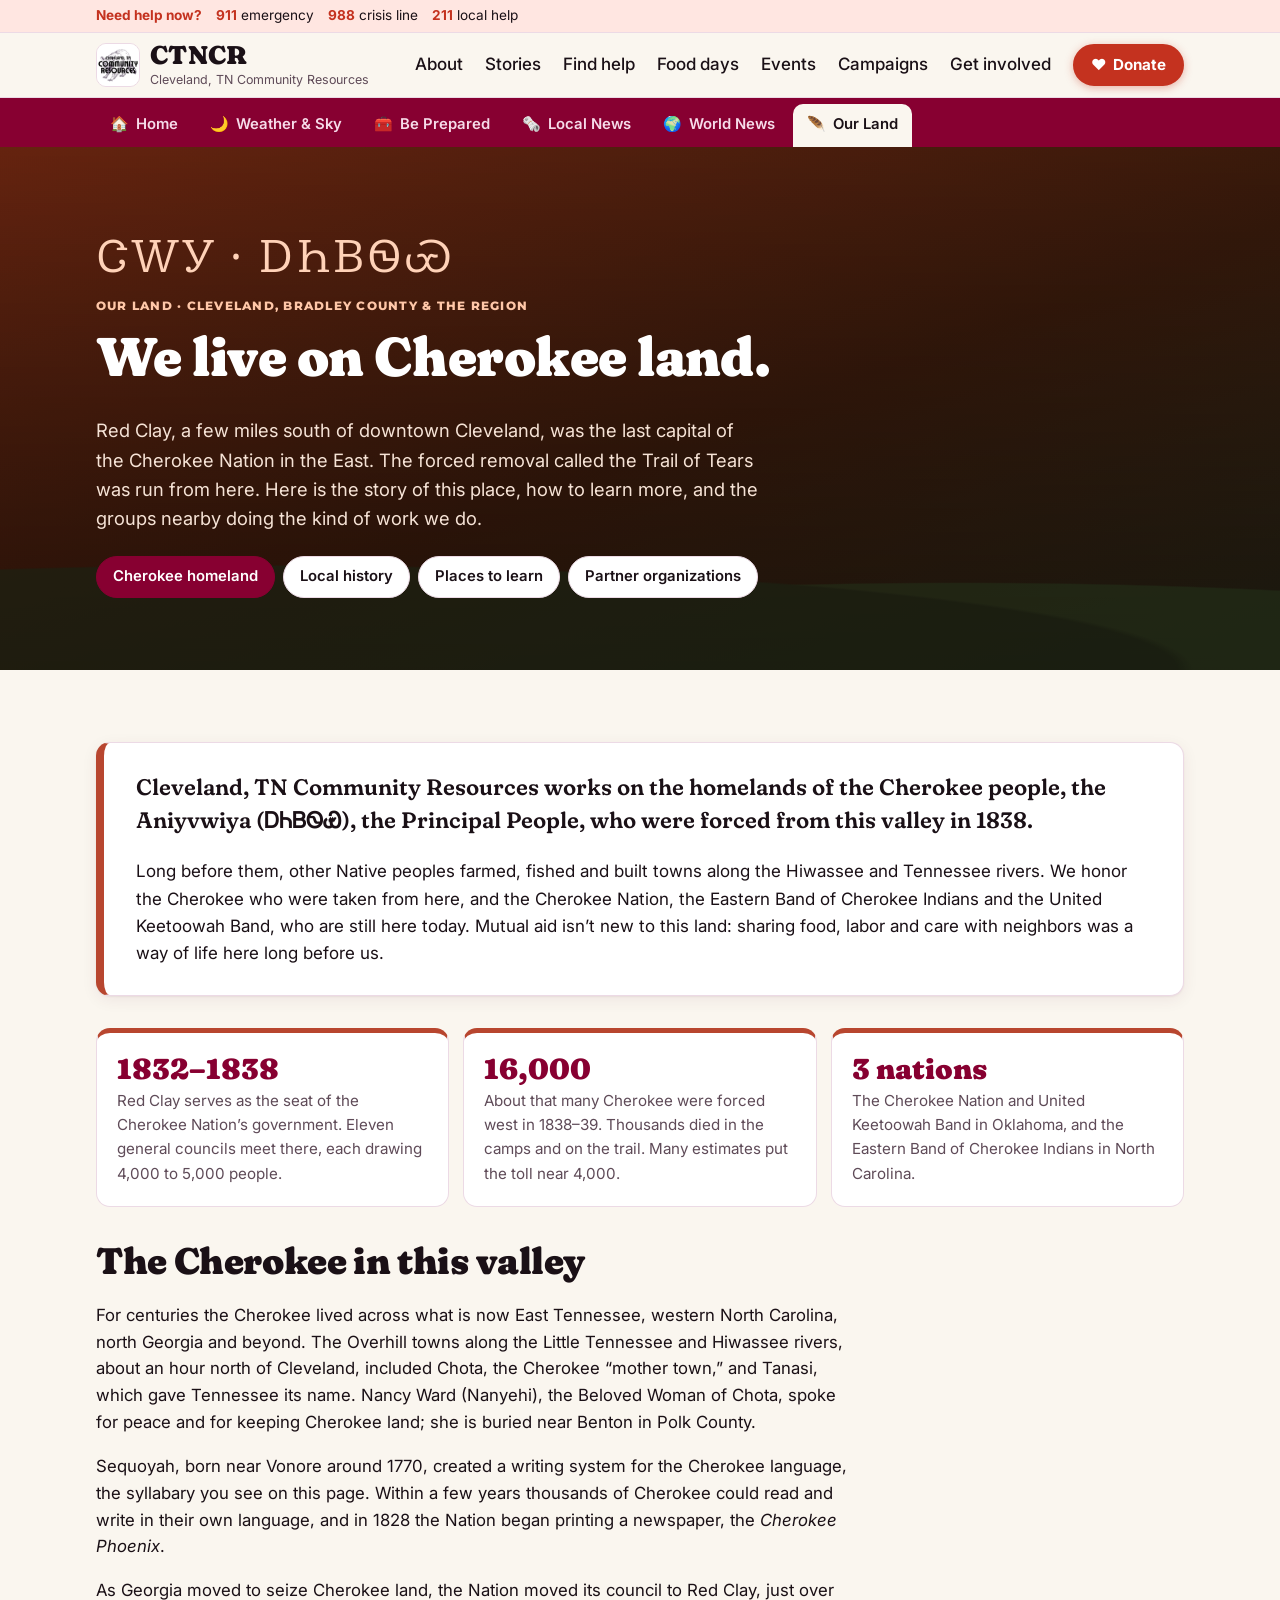
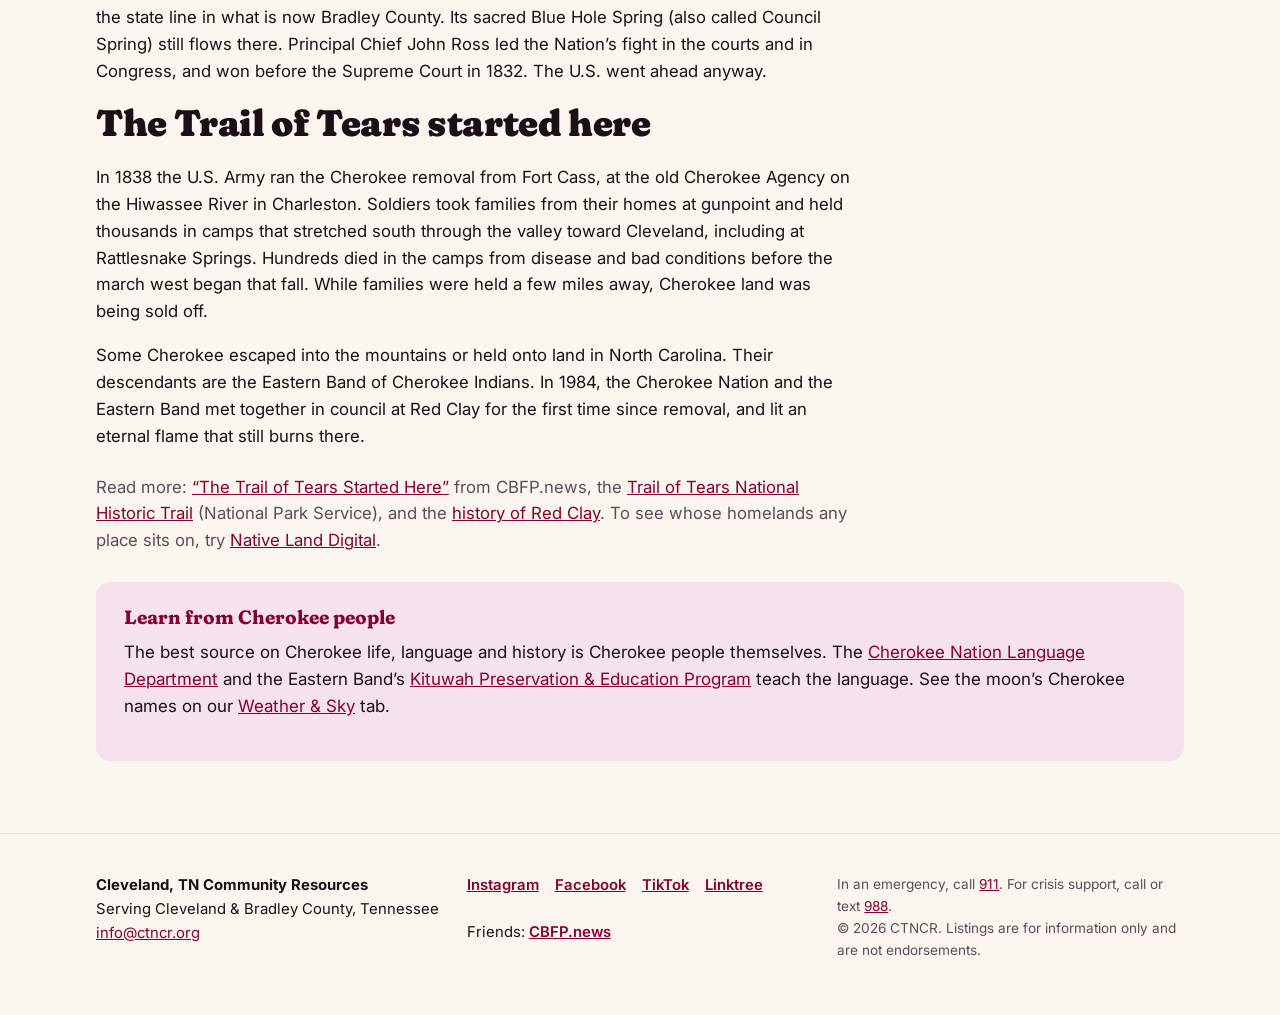
==== commit d968cbac: "Make Donate button always visible in the header on every page and screen size Co-Authored-By: Claude" ====
--- a/land.html
+++ b/land.html
@@ -34,17 +34,19 @@
         <img class="brand-mark" src="assets/logo-240.png" alt="" width="44" height="44">
         <span><span class="brand-short">CTNCR</span><span class="brand-long">Cleveland, TN Community Resources</span></span>
       </a>
-      <button class="nav-toggle" aria-expanded="false" aria-controls="site-nav">Menu</button>
-      <nav id="site-nav" class="site-nav" aria-label="Main">
-        <a href="index.html#about">About</a>
-        <a href="index.html#stories">Stories</a>
-        <a href="index.html#resources">Find help</a>
-        <a href="index.html#food-calendar">Food days</a>
-        <a href="index.html#events">Events</a>
-        <a href="index.html#campaigns">Campaigns</a>
-        <a href="index.html#get-involved">Get involved</a>
-        <a class="btn btn-small" href="index.html#donate">Donate</a>
-      </nav>
+      <div class="header-actions">
+        <nav id="site-nav" class="site-nav" aria-label="Main">
+          <a href="index.html#about">About</a>
+          <a href="index.html#stories">Stories</a>
+          <a href="index.html#resources">Find help</a>
+          <a href="index.html#food-calendar">Food days</a>
+          <a href="index.html#events">Events</a>
+          <a href="index.html#campaigns">Campaigns</a>
+          <a href="index.html#get-involved">Get involved</a>
+        </nav>
+        <a class="btn btn-small btn-donate" href="index.html#donate"><span class="donate-heart" aria-hidden="true">♥</span> Donate</a>
+        <button class="nav-toggle" aria-expanded="false" aria-controls="site-nav">Menu</button>
+      </div>
     </div>
   </header>
   <nav class="tabbar" aria-label="Sections">
--- a/styles.css
+++ b/styles.css
@@ -113,6 +113,18 @@
 .site-nav a { text-decoration: none; color: var(--text); font-weight: 500; }
 .site-nav a:hover { color: var(--brand); }
 .nav-toggle { display: none; }
+.header-actions { display: flex; align-items: center; gap: 22px; }
+
+/* Donate: always visible in the header, on every screen size */
+.btn.btn-donate {
+  background: #c4321f; border-color: #c4321f; color: #fff !important;
+  font-weight: 700; white-space: nowrap; box-shadow: 0 2px 8px rgba(196, 50, 31, 0.35);
+}
+.donate-heart { display: inline-block; margin-right: 2px; }
+@media (prefers-reduced-motion: no-preference) {
+  .donate-heart { animation: heartbeat 2.4s ease-in-out infinite; }
+}
+@keyframes heartbeat { 0%, 60%, 100% { transform: scale(1); } 10%, 30% { transform: scale(1.25); } 20% { transform: scale(1); } }
 
 /* Buttons */
 .btn {
@@ -487,7 +499,7 @@
   }
   .site-nav.open { display: flex; }
   .site-nav a { padding: 12px 0; border-bottom: 1px solid var(--border); }
-  .site-nav .btn { margin-top: 12px; text-align: center; border-bottom: none; }
+  .header-actions { gap: 10px; }
 }
 
 /* On phones a day's places sit side by side and swipe like a slideshow. */
@@ -517,8 +529,21 @@
   .section { padding: 56px 0; }
 }
 
+@media (max-width: 480px) {
+  .header-inner { gap: 8px; }
+  .brand { gap: 8px; }
+  .brand-short { font-size: 1.75rem; }
+  .header-actions { gap: 8px; }
+  .btn.btn-donate { padding: 7px 13px; }
+  .nav-toggle { padding: 8px 12px; }
+}
+
 @media (max-width: 360px) {
-  .brand-short { font-size: 2.3rem; }
+  .brand-mark { width: 38px; height: 38px; }
+  .brand > span { height: 38px; }
+  .brand-short { font-size: 1.3rem; }
+  .btn.btn-donate { padding: 6px 10px; font-size: 0.88rem; }
+  .nav-toggle { padding: 7px 10px; font-size: 0.9rem; }
 }
 
 @media (prefers-reduced-motion: reduce) {
